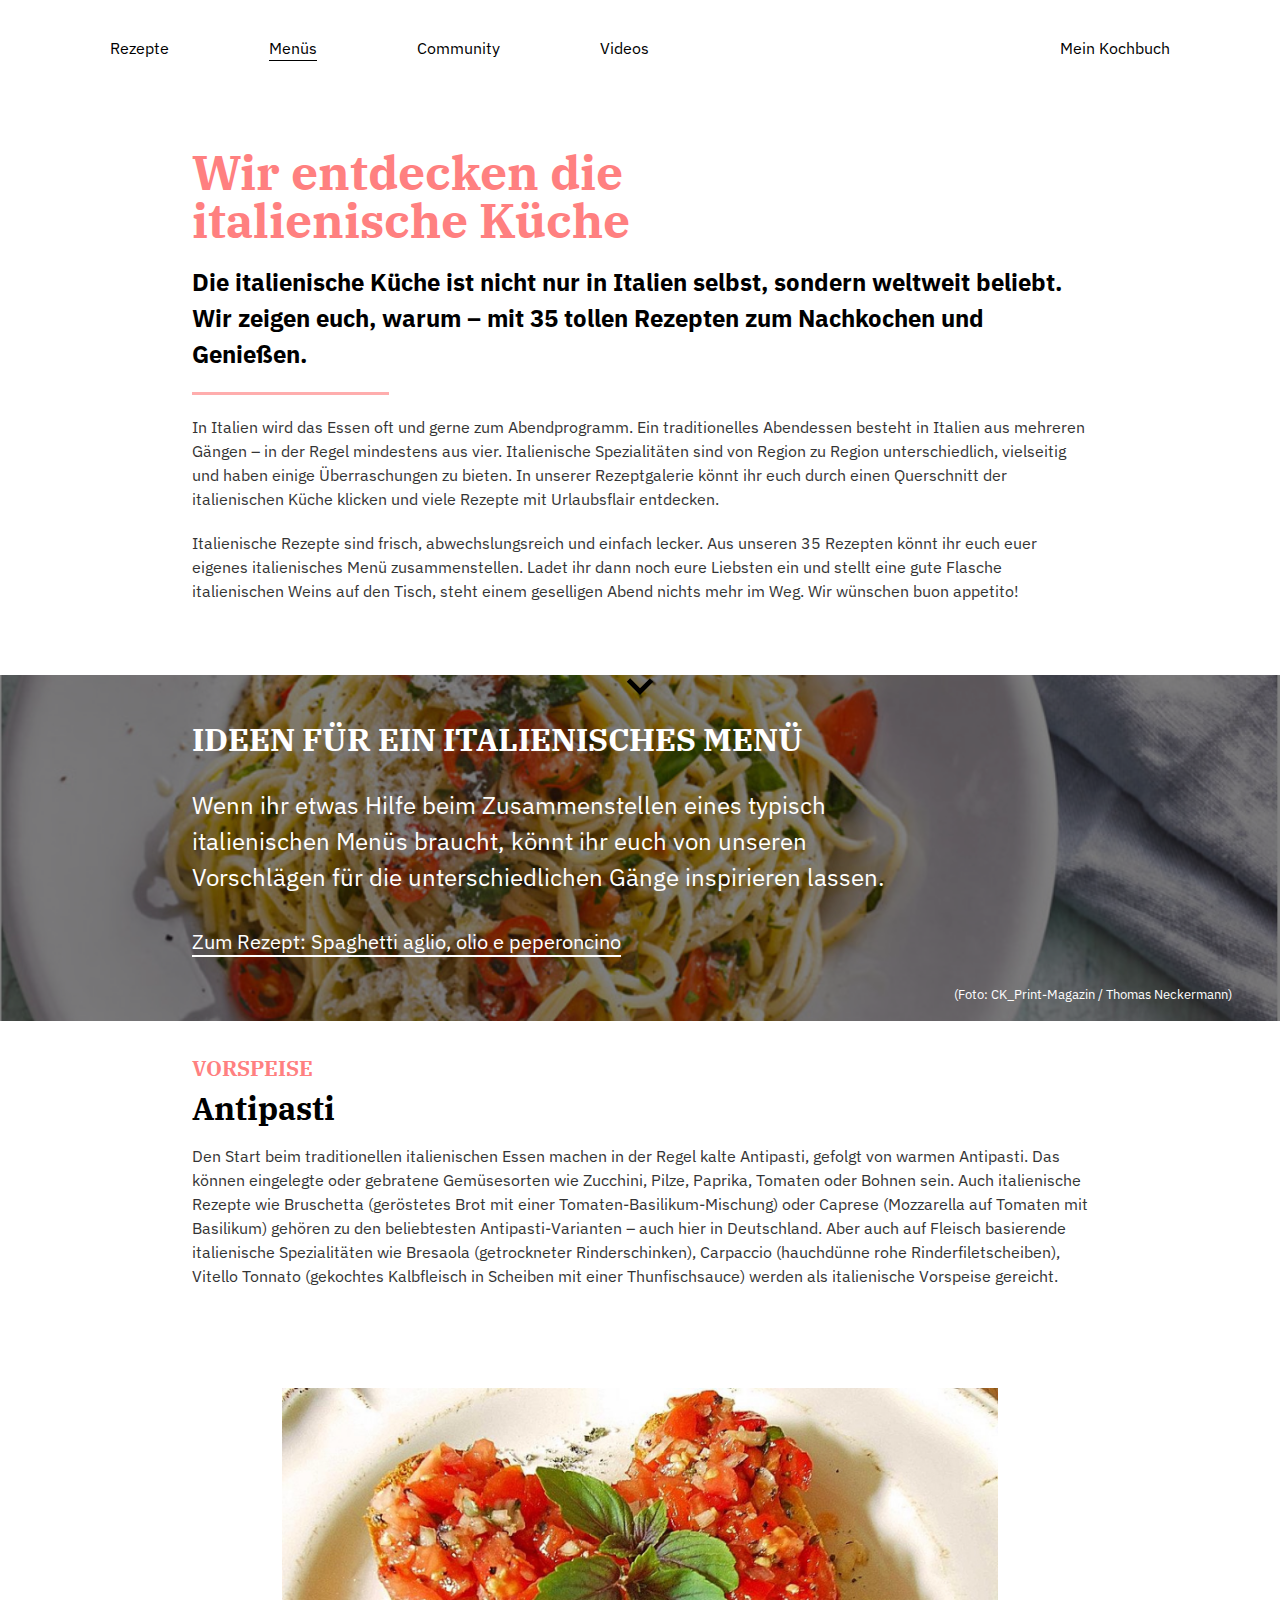
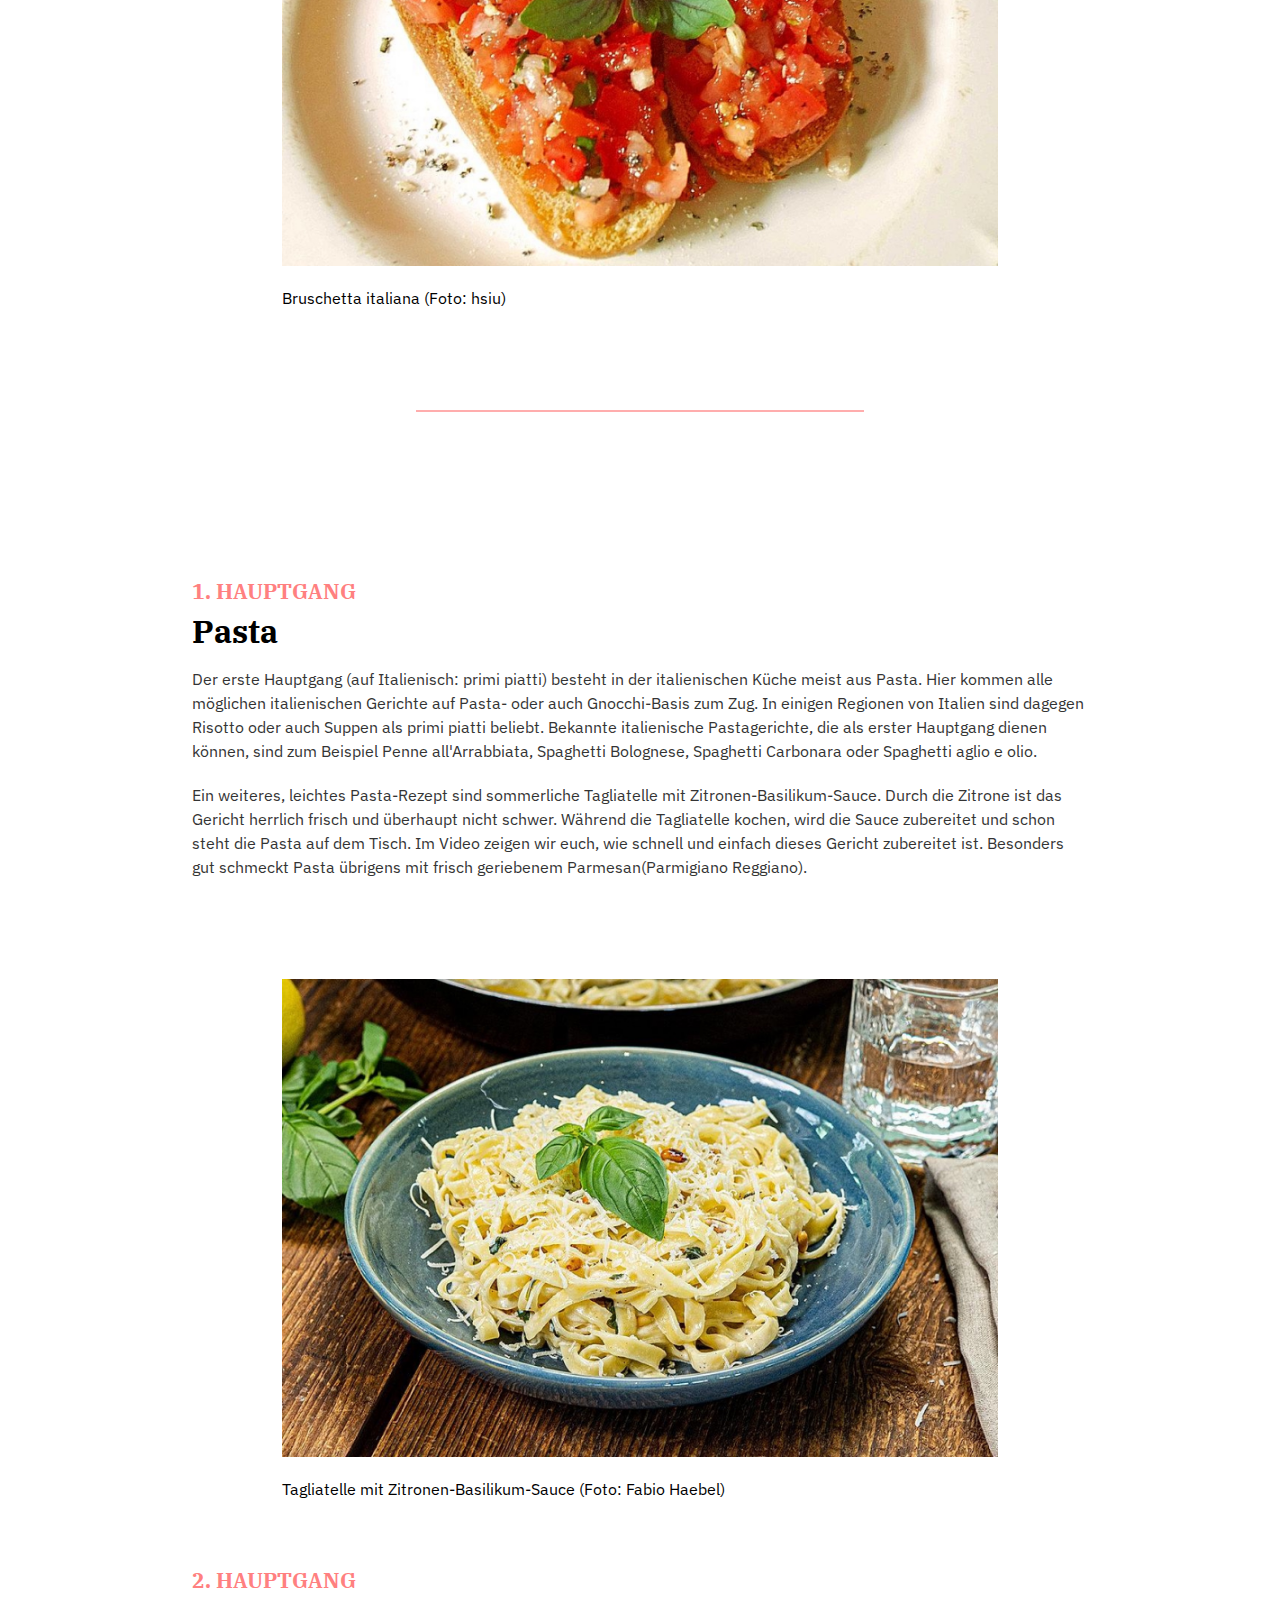
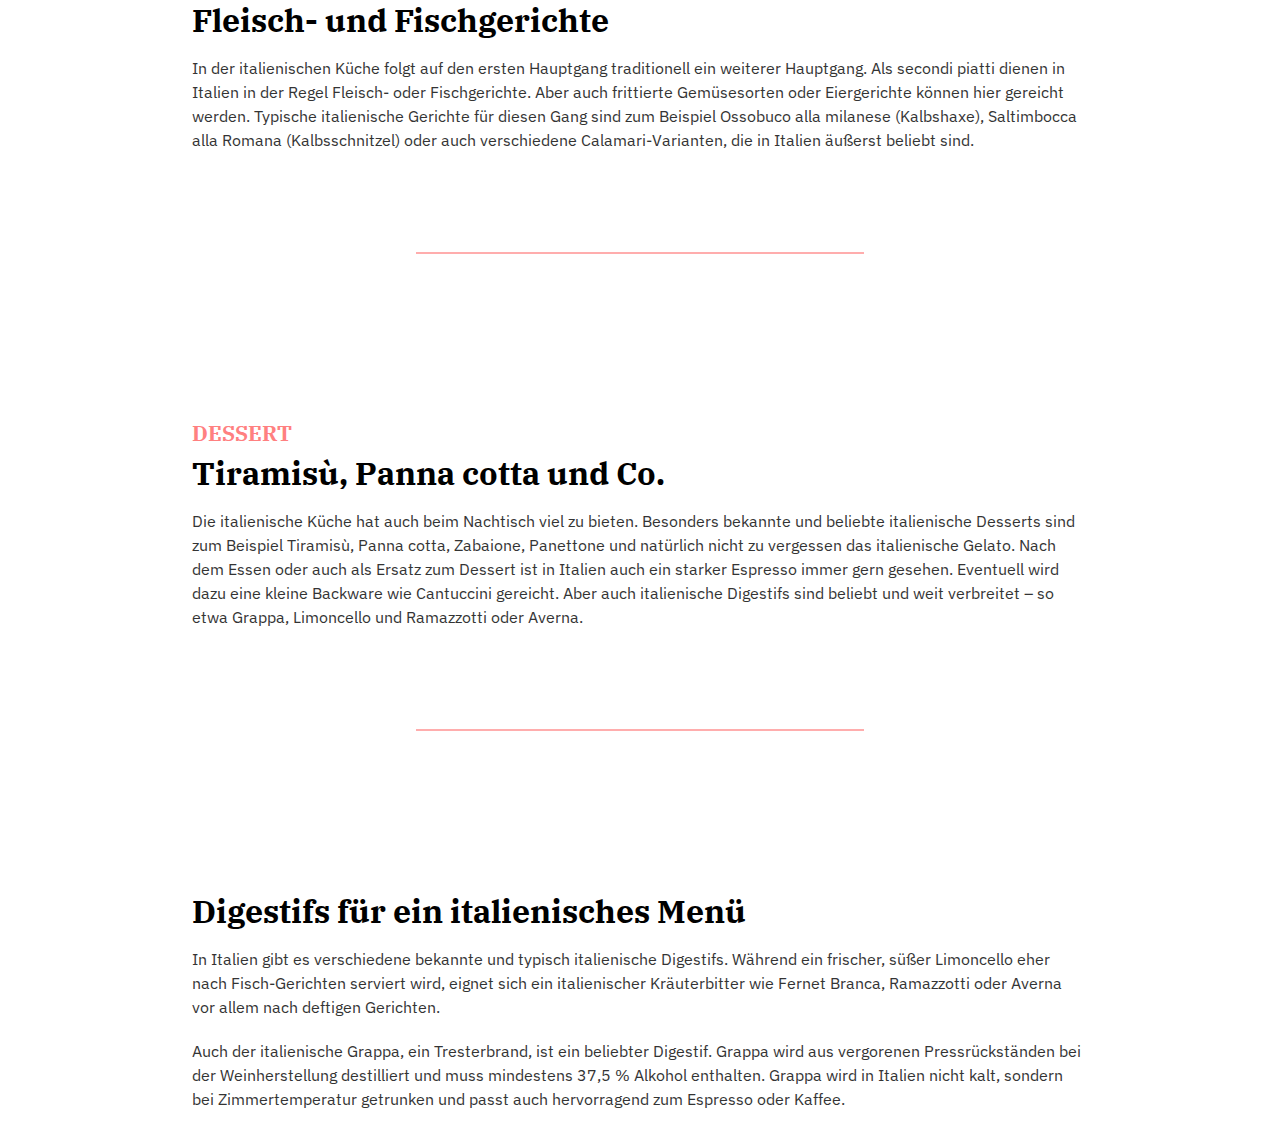
==== index.html @ 1a0b930d "Initial commit" ====
<!DOCTYPE html>
<html lang="de">

<head>
  <meta charset="UTF-8">
  <meta http-equiv="X-UA-Compatible" content="IE=edge">
  <meta name="viewport" content="width=device-width, initial-scale=1.0">
  <title>Übersicht</title>

  <link rel="stylesheet" href="/styles/reset.css">
  <link rel="stylesheet" href="/styles/variables.css">
  <link rel="stylesheet" href="/styles/base.css">
  <link rel="stylesheet" href="/styles/components.css">
  <link rel="stylesheet" href="/styles/index.css">
</head>

<body>

  <header class="navbar">
    <nav>
      <ul>
        <li><a href="/recipes/spaghetti-aglio-olio-e-peperoncino.html">Rezepte</a></li>
        <li><a class="is-active" href="/index.html">Menüs</a></li>
        <li><a href="#">Community</a></li>
        <li><a href="#">Videos</a></li>
        <li><a href="#">Mein Kochbuch</a></li>
      </ul>
    </nav>
  </header>

  <main>
    <article class="catcher">
      <h1>Wir entdecken die italienische Küche</h1>

      <h2 class="subheader">
        Die italienische Küche ist nicht nur in Italien selbst, sondern
        weltweit beliebt. Wir zeigen euch, warum – mit 35 tollen Rezepten zum
        Nachkochen und Genießen.
      </h2>

      <hr>

      <p>
        In Italien wird das Essen oft und gerne zum Abendprogramm. Ein
        traditionelles Abendessen besteht in Italien aus mehreren Gängen – in
        der Regel mindestens aus vier. Italienische Spezialitäten sind von
        Region zu Region unterschiedlich, vielseitig und haben einige
        Überraschungen zu bieten. In unserer Rezeptgalerie könnt ihr euch
        durch einen Querschnitt der italienischen Küche klicken und viele
        Rezepte mit Urlaubsflair entdecken.
      </p>

      <p>
        Italienische Rezepte sind frisch, abwechslungsreich und einfach
        lecker. Aus unseren 35 Rezepten könnt ihr euch euer eigenes
        italienisches Menü zusammenstellen. Ladet ihr dann noch eure Liebsten
        ein und stellt eine gute Flasche italienischen Weins auf den Tisch,
        steht einem geselligen Abend nichts mehr im Weg. Wir wünschen buon
        appetito!
      </p>

      <p>
        <a href="#antipasti">
        <svg xmlns="http://www.w3.org/2000/svg" viewBox="0 -960 960 960" width="48">
          <path d="M480-322 216-586l67-67 197 198 197-197 67 67-264 263Z" />
        </svg>
        </a>
      </p>
    </article>

    <section class="hero">
      <figure>
        <img src="images/header.jpg" alt="Bild von Spaghetti">
        <figcaption>(Foto: CK_Print-Magazin / Thomas Neckermann)</figcaption>
      </figure>

      <div class="hero-content">
        <h2>Ideen für ein italienisches Menü</h2>
        <p>
          Wenn ihr etwas Hilfe beim Zusammenstellen eines typisch italienischen
          Menüs braucht, könnt ihr euch von unseren Vorschlägen für die
          unterschiedlichen Gänge inspirieren lassen.
          <a href="#">Zum Rezept: Spaghetti aglio, olio e peperoncino</a>
        </p>
      </div>

    </section>

    <section id="antipasti">
      <h2>Vorspeise</h2>
      <h3>Antipasti</h3>

      <p>
        Den Start beim traditionellen italienischen Essen machen in der Regel
        kalte Antipasti, gefolgt von warmen Antipasti. Das können eingelegte
        oder gebratene Gemüsesorten wie Zucchini, Pilze, Paprika, Tomaten oder
        Bohnen sein. Auch italienische Rezepte wie Bruschetta (geröstetes Brot
        mit einer Tomaten-Basilikum-Mischung) oder Caprese (Mozzarella auf
        Tomaten mit Basilikum) gehören zu den beliebtesten Antipasti-Varianten
        – auch hier in Deutschland. Aber auch auf Fleisch basierende
        italienische Spezialitäten wie Bresaola (getrockneter Rinderschinken),
        Carpaccio (hauchdünne rohe Rinderfiletscheiben), Vitello Tonnato
        (gekochtes Kalbfleisch in Scheiben mit einer Thunfischsauce) werden
        als italienische Vorspeise gereicht.
      </p>

      <figure>
        <img src="/images/bruschetta-italiana.jpg" alt="Bild von Bruschetta Italiana">
        <figcaption>Bruschetta italiana (Foto: hsiu)</figcaption>
      </figure>

      <hr>
    </section>

    <section>
      <h2>1. Hauptgang</h2>
      <h3>Pasta</h3>

      <p>
        Der erste Hauptgang (auf Italienisch: primi piatti) besteht in der
        italienischen Küche meist aus Pasta. Hier kommen alle möglichen
        italienischen Gerichte auf Pasta- oder auch Gnocchi-Basis zum Zug. In
        einigen Regionen von Italien sind dagegen Risotto oder auch Suppen als
        primi piatti beliebt. Bekannte italienische Pastagerichte, die als
        erster Hauptgang dienen können, sind zum Beispiel Penne
        all'Arrabbiata, Spaghetti Bolognese, Spaghetti Carbonara oder
        Spaghetti aglio e olio.
      </p>

      <p>
        Ein weiteres, leichtes Pasta-Rezept sind sommerliche Tagliatelle mit
        Zitronen-Basilikum-Sauce. Durch die Zitrone ist das Gericht herrlich
        frisch und überhaupt nicht schwer. Während die Tagliatelle kochen,
        wird die Sauce zubereitet und schon steht die Pasta auf dem Tisch. Im
        Video zeigen wir euch, wie schnell und einfach dieses Gericht
        zubereitet ist. Besonders gut schmeckt Pasta übrigens mit frisch
        geriebenem Parmesan(Parmigiano Reggiano).
      </p>

      <figure>
        <img src="images/tagliatelle-mit-zitronen-basilikum-sauce.jpg" alt="Bild von Tagliatelle">
        <figcaption>Tagliatelle mit Zitronen-Basilikum-Sauce (Foto: Fabio Haebel)</figcaption>
      </figure>
    </section>

    <section>
      <h2>2. Hauptgang</h2>
      <h3>Fleisch- und Fischgerichte</h3>

      <p>
        In der italienischen Küche folgt auf den ersten Hauptgang traditionell
        ein weiterer Hauptgang. Als secondi piatti dienen in Italien in der
        Regel Fleisch- oder Fischgerichte. Aber auch frittierte Gemüsesorten
        oder Eiergerichte können hier gereicht werden. Typische italienische
        Gerichte für diesen Gang sind zum Beispiel Ossobuco alla milanese
        (Kalbshaxe), Saltimbocca alla Romana (Kalbsschnitzel) oder auch
        verschiedene Calamari-Varianten, die in Italien äußerst beliebt sind.
      </p>

      <hr>
    </section>

    <section>
      <h2>Dessert</h2>
      <h3>Tiramisù, Panna cotta und Co.</h3>

      <p>
        Die italienische Küche hat auch beim Nachtisch viel zu bieten.
        Besonders bekannte und beliebte italienische Desserts sind zum
        Beispiel Tiramisù, Panna cotta, Zabaione, Panettone und natürlich
        nicht zu vergessen das italienische Gelato. Nach dem Essen oder auch
        als Ersatz zum Dessert ist in Italien auch ein starker Espresso immer
        gern gesehen. Eventuell wird dazu eine kleine Backware wie Cantuccini
        gereicht. Aber auch italienische Digestifs sind beliebt und weit
        verbreitet – so etwa Grappa, Limoncello und Ramazzotti oder Averna.
      </p>

      <hr>
    </section>

    <section>
      <h3>Digestifs für ein italienisches Menü</h3>

      <p>
        In Italien gibt es verschiedene bekannte und typisch italienische
        Digestifs. Während ein frischer, süßer Limoncello eher nach
        Fisch-Gerichten serviert wird, eignet sich ein italienischer
        Kräuterbitter wie Fernet Branca, Ramazzotti oder Averna vor allem nach
        deftigen Gerichten.
      </p>

      <p>
        Auch der italienische Grappa, ein Tresterbrand, ist ein beliebter
        Digestif. Grappa wird aus vergorenen Pressrückständen bei der
        Weinherstellung destilliert und muss mindestens 37,5 % Alkohol
        enthalten. Grappa wird in Italien nicht kalt, sondern bei
        Zimmertemperatur getrunken und passt auch hervorragend zum Espresso
        oder Kaffee.
      </p>
    </section>
  </main>
</body>

</html>
---- styles/variables.css ----
@import url("https://fonts.googleapis.com/css2?family=IBM+Plex+Sans:wght@400;700&display=swap");
@import url("https://fonts.googleapis.com/css2?family=IBM+Plex+Serif:wght@400;500;700&display=swap");

:root {
    --base-size: 1rem;

    /* Sizes */
    --xs: calc(0.5 * var(--base-size));
    --s: calc(1 * var(--base-size));
    --m: calc(1.5 * var(--base-size));
    --l: calc(2 * var(--base-size));
    --xl: calc(3 * var(--base-size));
    --xxl: calc(4 * var(--base-size));
    --xxxl: calc(5 * var(--base-size));
    --max-width-content: calc(60 * var(--s));

    /* Colors */
    --primary: #000;
    --primary-lighter: #343434;
    --secondary: #fff;
    --accent: #ff8080;
    --accent-lighter: #ffadad;
    --accent-lightest: #fdd0d0;
    --light: hsl(0deg 0% 80% / 100%);
    --lighter: hsl(0deg 0% 90% / 100%);
    --lightest: hsl(0deg 0% 100% / 100%);    

    /* Font Family */
    --font-family-sans: "IBM Plex Sans", sans-serif;
    --font-family-serif: "IBM Plex Serif", serif;

    /* Spacing */
    --spacing-padding: 110px;
    --spacing-margin-large: 100px;
    --spacing-margin-medium: 20px;

    /* Font Sizes */
    --font-size-base: var(--s);
    --font-size-heading1: var(--xl);
    --font-size-heading2: var(--m);
    --font-size-paragraph: var(--s);

    /* Font Weights */
    --font-weight-normal: 400;
    --font-weight-bold: 700;

    /* Figure */
    --figure-margin-top: var(--spacing-margin-large);

    /* Article */
    --article-margin-bottom: var(--spacing-margin-large);

    /* Misc */
    --lh-heading: 100%;
}
---- styles/base.css ----
html,
body {
    font-family: var(--font-family-sans);
    font-size: var(--font-size-base);
}

nav a {
    color: var(--primary);
}


h1 {
    max-width: var(--max-width-content);
    color: var(--accent);
    font-family: var(--font-family-serif);
    font-size: var(--font-size-heading1);
    font-weight: var(--font-weight-bold);
    line-height: var(--lh-heading);
    text-wrap: balance;
}

h2 {
    margin-bottom: var(--l);
    font-size: var(--font-size-heading2);
    font-weight: var(--font-weight-bold);
    line-height: var(--lh-normal);
}

h3{
    line-height: var(--lh-heading);
}

h2 + h3{
    margin-top: calc(var(--m) * -1);
}

hr {
    border: none;
    border-top: 2px solid #d9d9d9;
    margin: var(--spacing-margin-large) 0;
}

p {
    margin: var(--spacing-margin-medium) 0 0;
    color: var(--primary-lighter);
    font-size: var(--font-size-paragraph);
    font-weight: var(--font-weight-normal);
    line-height: 1.5;
}

figure {
    margin: var(--figure-margin-top) 0 0;
}

img {
    width: 100%;
}

figcaption {
    margin: var(--spacing-margin-medium) 0 0;
}

ol {
    padding: 0 0 0 var(--spacing-margin-medium);
}

main > article:not(.hero),
main > div,
main > section:not(.hero){
    max-width: var(--max-width-content);
    padding: var(--l);
    margin: auto;
}

/* stylelint-disable-next-line no-descending-specificity */
article {
    margin: 0 0 var(--article-margin-bottom);
}

article a {
    display: inline-block;
    margin: var(--spacing-margin-medium) 0 0;
    color: var(--primary);
    text-decoration: none;
}

section h2,
article:not([class]) h2
 {
    color: var(--accent);
    font-family: var(--font-family-serif);
    font-size: 1.3rem;
    text-transform: uppercase;
}

article:not([class]) h3,
section:not([class]) h3 {
    font-family: var(--font-family-serif);
    font-size: 2rem;
    font-weight: var(--font-weight-bold);
}

article:not([class]) figure,
section:not([class]) figure {
    width: 80%;
    margin-left: 10%;
}

article:not([class]) hr,
section:not([class]) hr {
    width: 50%;
    border-top: 2px solid var(--accent-lighter);
    margin-left: 25%;
}
---- styles/components.css ----
/* Hero
############################################################################ */

.hero {
    position: relative;
    display: flex;
    overflow: hidden;
    width: 100vw;
    flex-direction: column;
    align-items: center;
    justify-content: center;
    color: var(--secondary);
}

.hero figure {
    position: absolute;
    margin: 0;
    inset: 0;
    pointer-events: none;
}

.hero figure img {
    position: absolute;
    z-index: -1;
    top: 0;
    right: 0;
    bottom: 0;
    width: 100%;
    height: 100%;
    filter: brightness(0.5);
    object-fit: cover;
    object-position: center center;

}

.hero figure figcaption {
    position: absolute;
    right: var(--xl);
    bottom: var(--s);
    font-size: smaller;
}

.hero h1 {
    color: var(--lightest);
}

.hero h2 {
    color: var(--lightest);
    font-family: var(--font-family-serif);
    font-size: var(--l);
    font-weight: var(--font-weight-bold);
    line-height: var(--lh-heading);
}

.hero p {
    color: var(--secondary);
    font-size: var(--m);
}

.hero a {
    display: block;
    margin-top: var(--l);
    color: var(--secondary);
    font-size: smaller;
    text-decoration: underline;
    text-underline-offset: 0.4rem;
}

.hero-content{
    max-width: var(--max-width-content);
    padding: var(--xl) var(--l) var(--xxl);
    padding-right: calc(10vw * 1.5);
}

/* Subheader
############################################################################ */

.subheader {
    font-size: 1.5rem;
    font-weight: var(--font-weight-bold);
}


/* Catcher
############################################################################ */

.catcher {
    max-width: var(--max-width-content);
    padding: var(--l);
}

.catcher * {
    margin: var(--spacing-margin-medium) 0 0;
}

.catcher h1{
    max-width: 90%;
}

.catcher p:last-child {
    display: flex;
    width: 100%;
    align-items: center;
}

.catcher p:last-child svg {
    position: absolute;
    left: 50%;
    transform: translateX(-50%);
}

.catcher hr {
    width: 22%;
    border-top: 3px solid var(--accent-lighter);
}


/* Ingredients
############################################################################ */

.ingredients table {
    width: 100%;
    border: 1px solid var(--accent);
    border-collapse: collapse;
}

.ingredients th,
.ingredients td {
    padding: 8px;
    border-right: 1px solid var(--accent);
    border-bottom: 1px solid var(--accent);
    text-align: left;
}

.ingredients td {
    padding-right: 6rem;
}

.ingredients td:last-child {
    border-right: none;
}

/* Nutritional Values
############################################################################ */

.nutritional-values{
    width: 100%;
    text-align: center;
}

.nutritional-values dl {
    margin: 20px 0 0;
}

.nutritional-values dt {
    margin: 20px 0 0;
    font-size: 1.2rem;
}

.nutritional-values dd {
    color: var(--accent);
    font-family: "IBM Plex Serif", serif;
    font-size: 1.5rem;
    font-weight: var(--font-weight-bold);
}


/* Navbar (Main Navigation)
############################################################################ */

.navbar {
    position: sticky;
    z-index: 1;
    top: 0;
    width: 100%;
    padding: var(--spacing-margin-medium) var(--spacing-padding);
    background: var(--secondary);
}

.navbar ul {
    display: flex;
    width: 100%;
    justify-content: space-between;
    padding: 0;
    list-style: none;
}

.navbar ul li a {
    text-decoration: none;
}

.navbar ul li:not(:last-child) {
    margin-right: var(--spacing-margin-large);
}

.navbar ul li:last-child {
    margin-right: 0;
    margin-left: auto;
}

/* navbar link highlight */
.navbar a.is-active {
    text-decoration: underline;
    text-underline-offset: 0.4rem;
}

/* Intern Nav (Page Navigation)
############################################################################ */

.intern-nav {
    position: fixed;
    z-index: 1;
    right: 0;
    margin-top: 0;
    background-color: var(--accent-lightest);
}

.intern-nav ul {
    padding: 1rem;
    list-style: none;
}

/* stylelint-disable-next-line no-descending-specificity */
.intern-nav ul li {
    margin-right: 0;
}

.intern-nav ul li a {
    text-decoration: none;
}

.intern-nav ul li a[data-state="active"] {
    text-decoration: underline;
    text-underline-offset: 0.2rem;}



/* Quantiy Selector
############################################################################ */

.quantity-selector-head{
    max-width: var(--max-width-content);
    color: var(--darkest);
    font-family: var(--font-family-sans-serif);
}

.quantity-selector-head .highlighted {
    padding: 0.2rem 0.7rem;
    border-radius: 1rem;
    margin: 0 0.5rem;
    background-color: var(--accent-lighter);
    font-weight: var(--font-weight-bold);
}


/* Form
############################################################################ */

form {
    display: flex;
    width: fit-content;
    flex-direction: column;
}

form input {
    padding: var(--s) var(--m);
    margin-bottom: var(--l);
    
}

.form-container {
    display: flex;
    flex-direction: row;
    gap: var(--m);
}

form button {
    padding: var(--s) var(--xl);
    border: none;
    border-radius: 0;
    background: #d9d9d9;
    outline: none;
}

.form-container button:last-child{
    background-color: var(--accent-lighter);
}

.form-container .input-container {
    display: flex;
    flex-direction: column;
}

textarea {
    width: 100%;
    height: 10rem;
    padding: var(--s) var(--m);
}

label[for="data"] {
    display: flex;
    align-items: center;
}

form input[type="checkbox"] {
    width: 2rem;
    height: 2rem;
    margin-top: 2rem;
    margin-right: 2rem;
}

.invalid {
    border: 2px solid red;
}

.invalid-label {
    color: red;
}


/* Comments
############################################################################ */

.comments {
    max-width: var(--max-width-content);
    padding: var(--l);
}

.comments h3{
    margin-top: var(--xl);
    margin-bottom: var(--l);
}

/* stylelint-disable-next-line no-descending-specificity */
.comment-user-info p {
    margin: 0 0 0 1.5rem;
}

.comment p:last-child {
    width: 100%;
}

/* stylelint-disable-next-line no-descending-specificity */
.comment img {
    width: 3rem;
    height: 3rem;
}

.comment-user-info {
    display: flex;
    flex-direction: row;
    align-items: center;
    justify-content: space-between;
}

/* Steps
############################################################################ */

.steps{
    padding: 0;
    counter-reset: step-count;
}

/* stylelint-disable-next-line no-descending-specificity */
.steps > li{
    display: block;
    padding-bottom: var(--xl);
    counter-increment: step-count;
}

.steps > li.is-text-only{
    display: flex;
    justify-content: center;
}

.steps > li.is-text-only p{
    max-width: calc(var(--max-content-width) * 0.5);
}

.steps > li figure{
    display: flex;
    width: auto;
    align-items: center;
    margin: 0;
    gap: var(--m);
}

.steps > li figure > *{
    flex-basis: 50%;
    flex-grow: 1;
}

.steps .is-reversed{
    flex-direction: row-reverse;
}

.steps .has-counter{
    position: relative;
    padding-top: 0;
    margin-left: var(--xl);
}

.steps .has-counter::before {
    position: absolute;
    left: calc(var(--xl) * -1);
    color: var(--accent);
    content: counter(step-count);
    font-size: var(--xl);
    font-weight: bold;
    line-height: var(--xl);
}
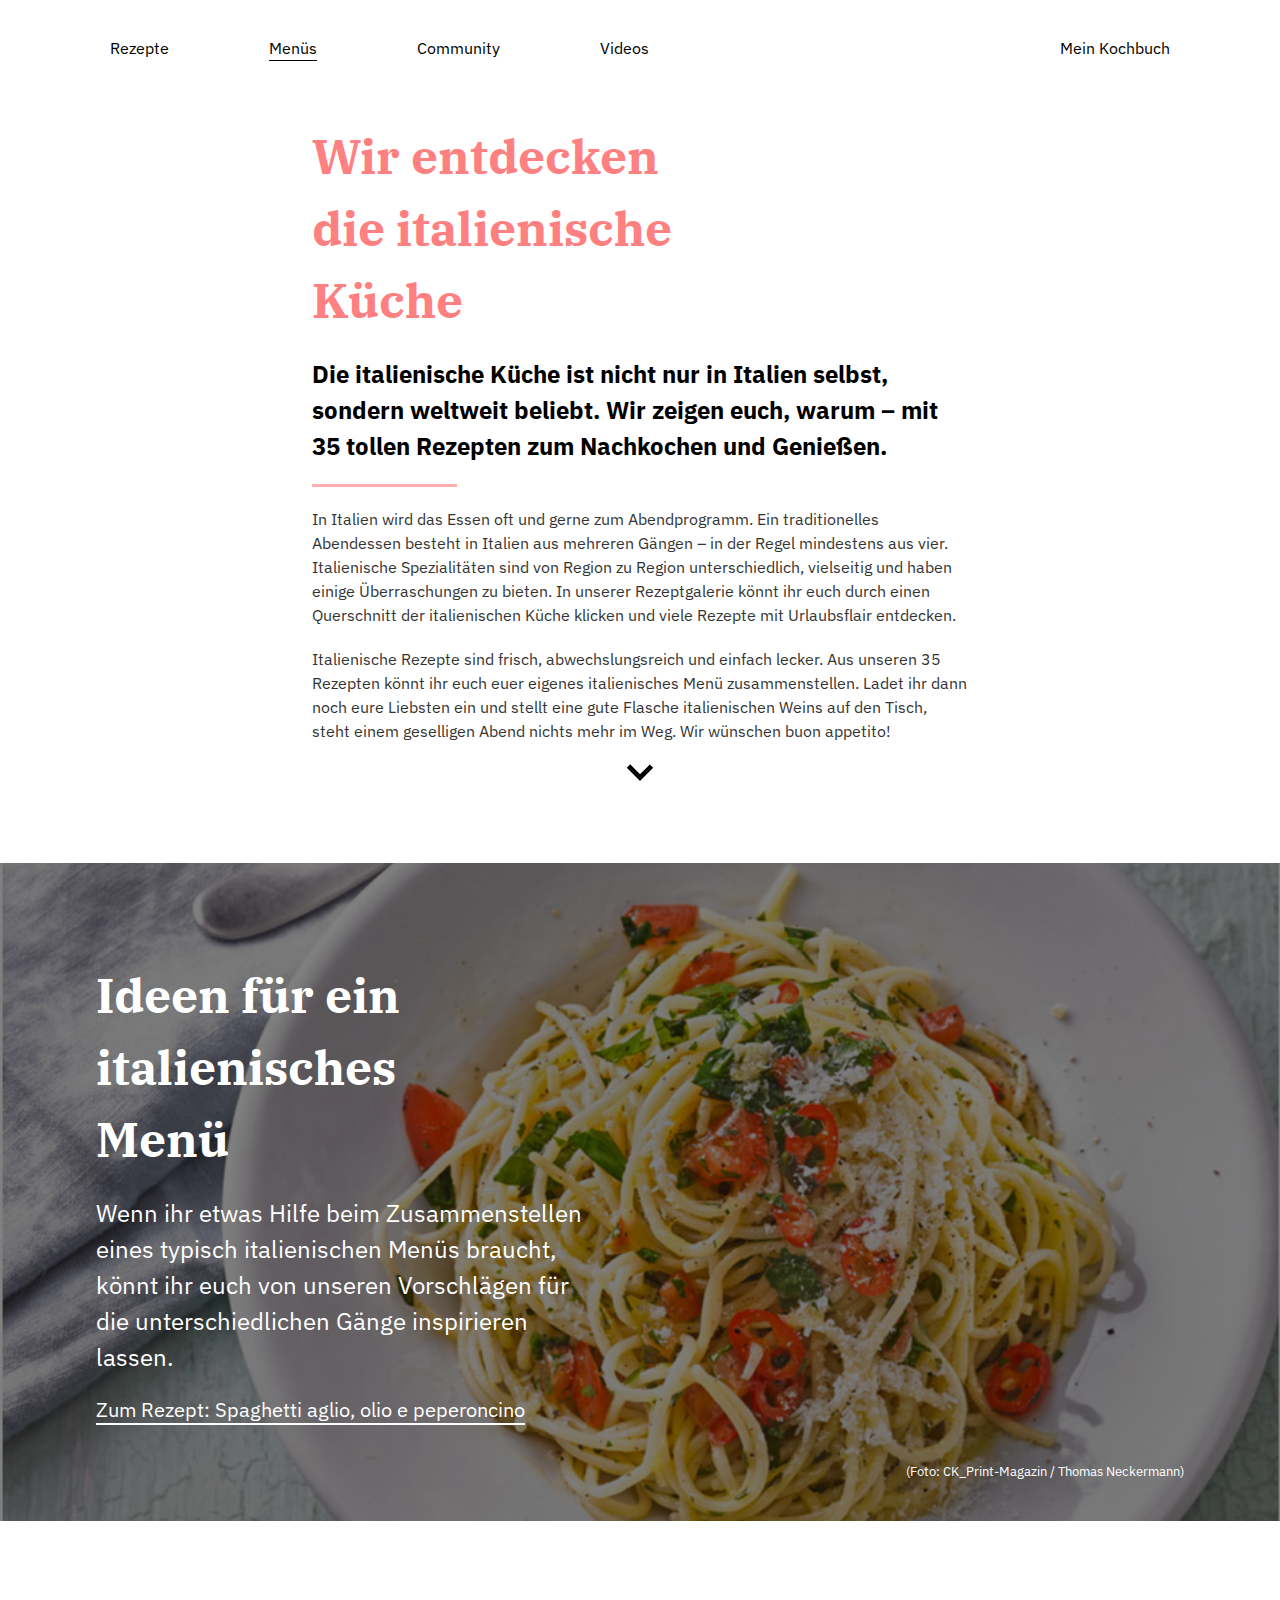
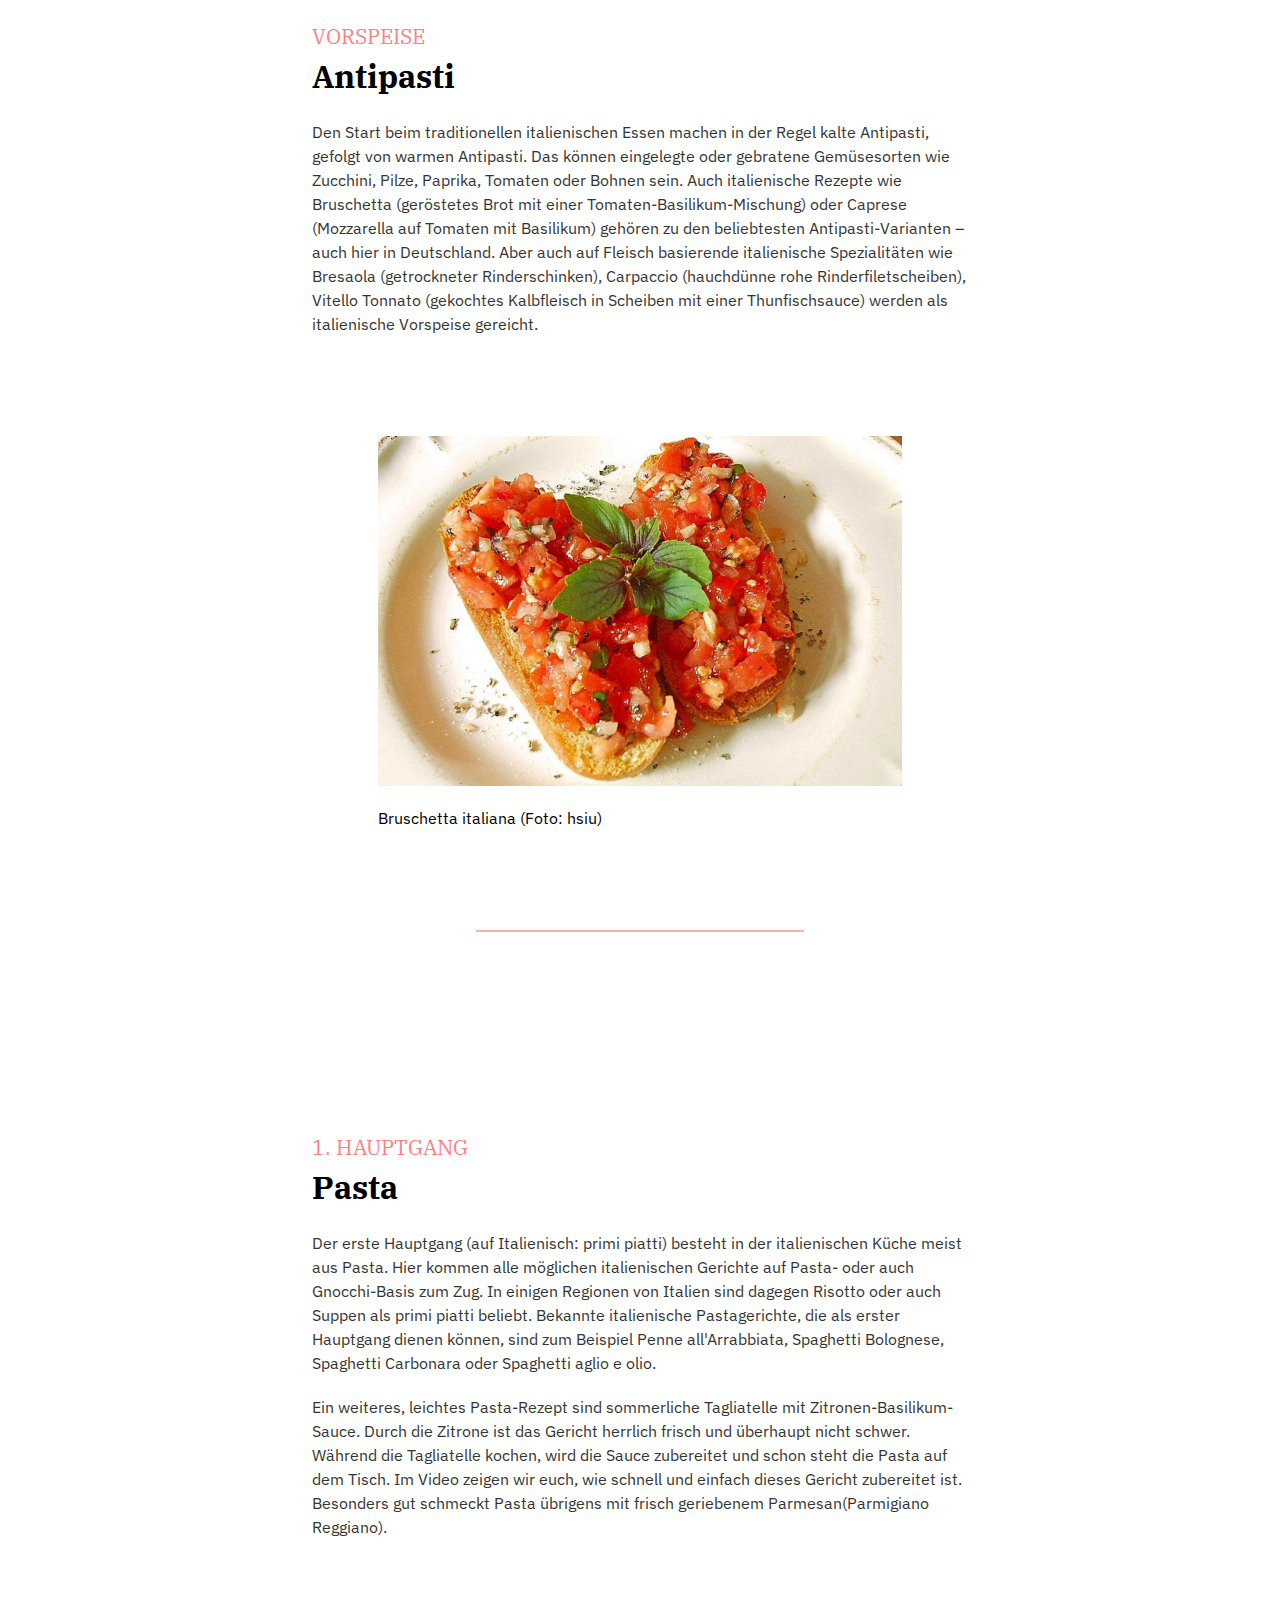
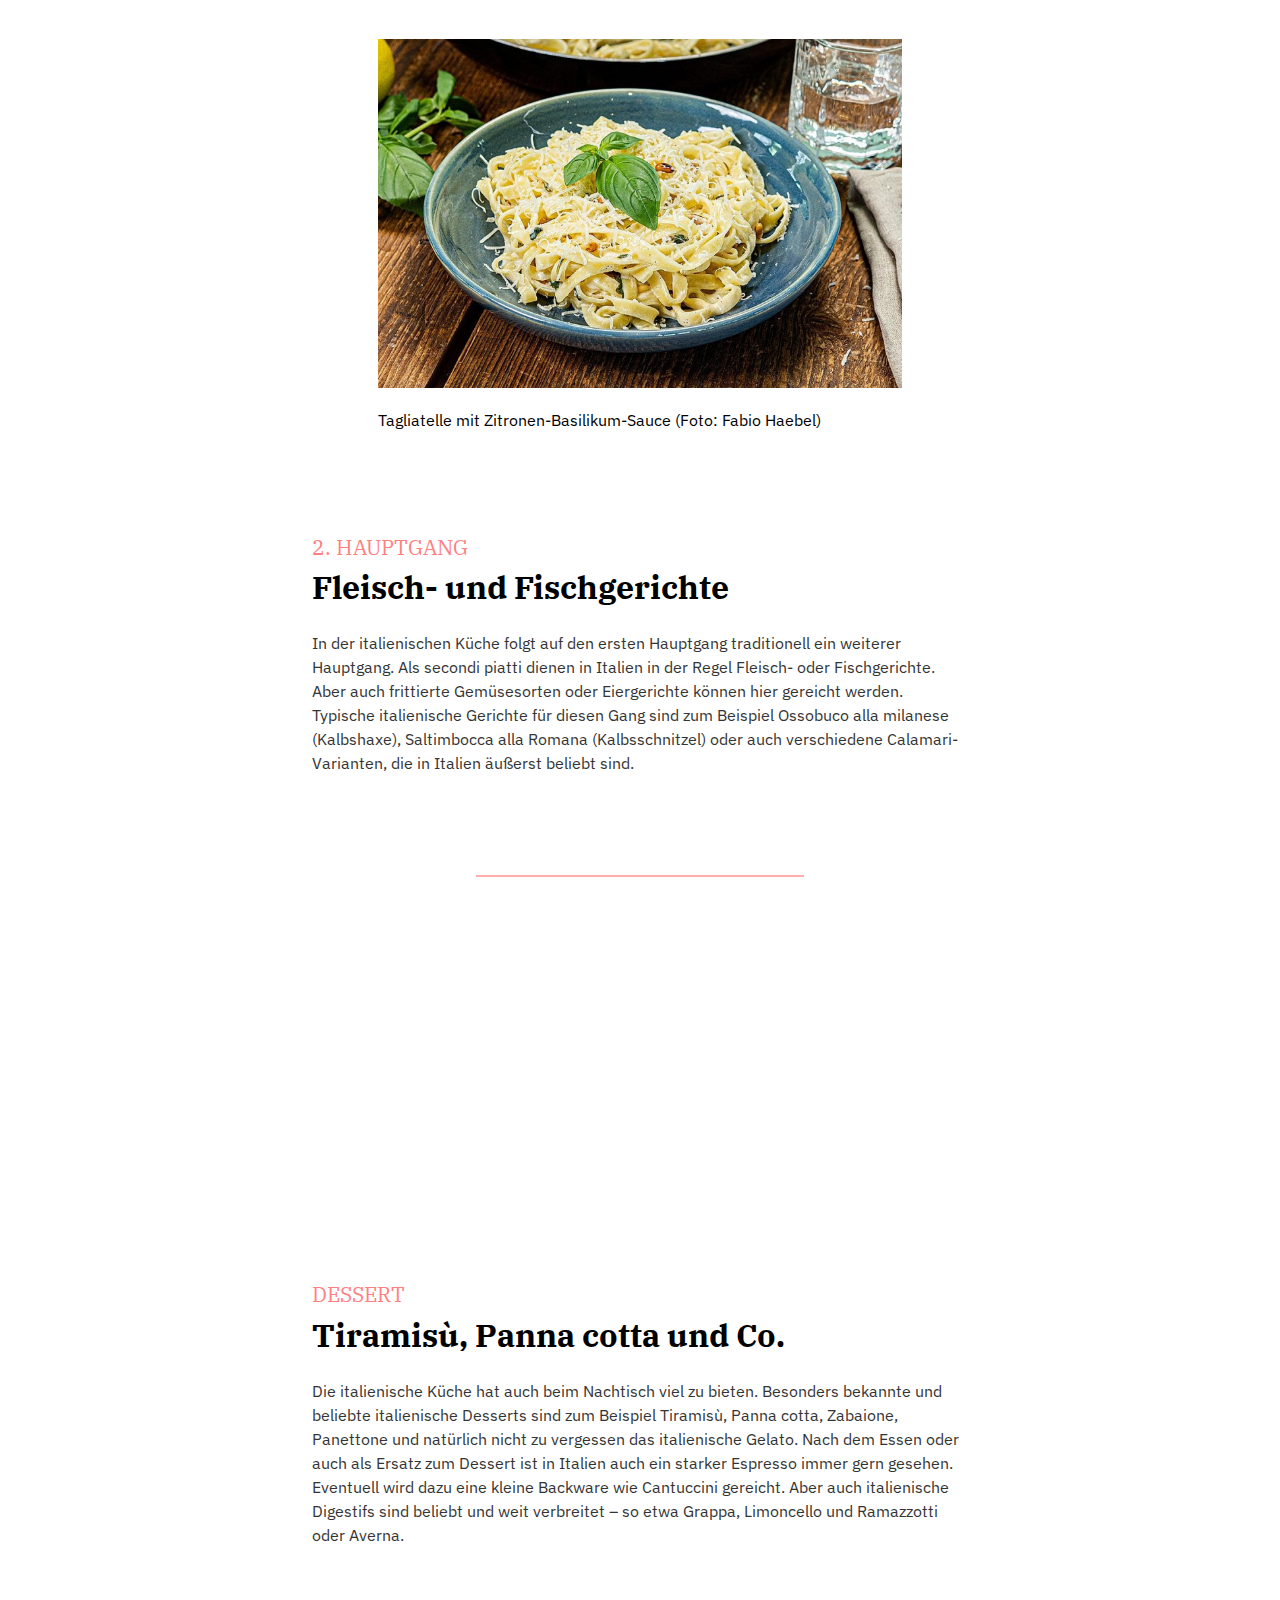
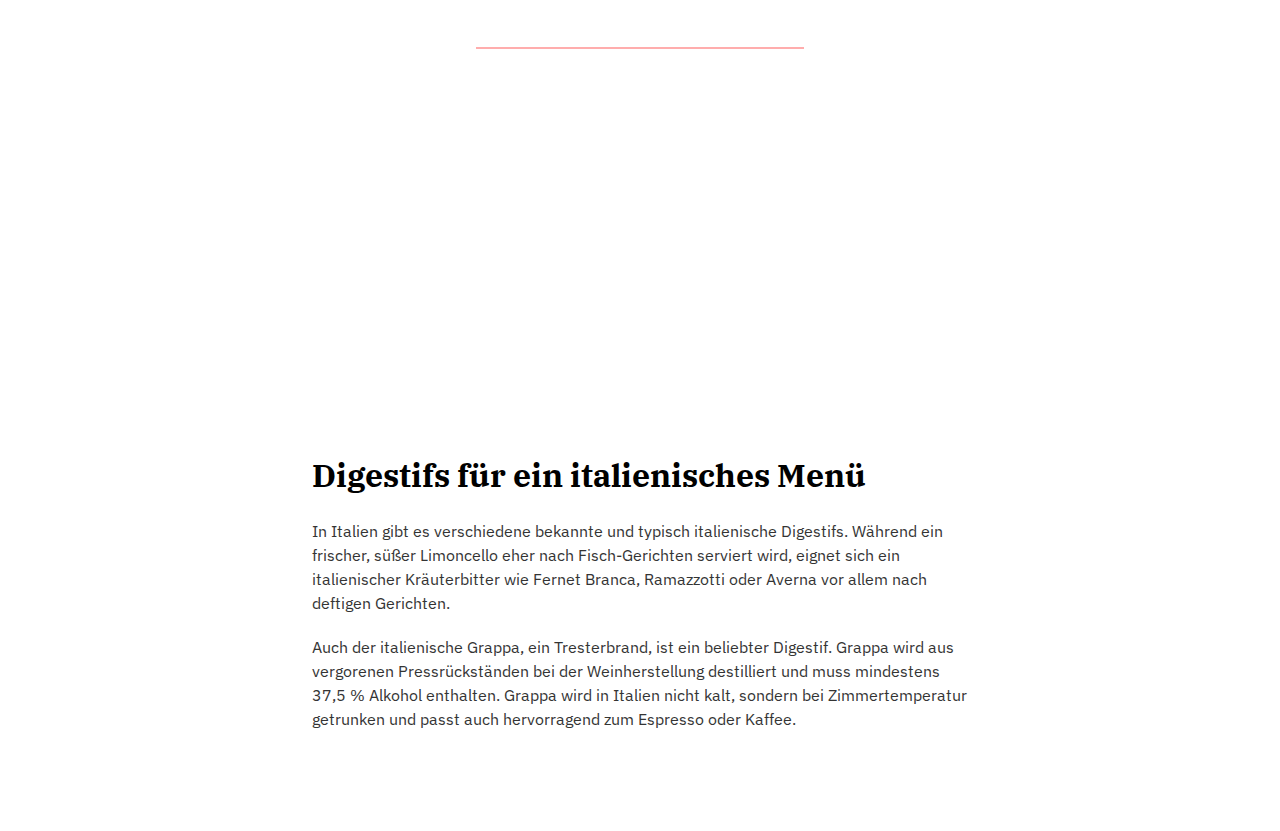
==== commit 90427116: "Initialize quantity-selector" ====
--- a/index.html
+++ b/index.html
@@ -8,19 +8,17 @@
   <title>Übersicht</title>
 
   <link rel="stylesheet" href="/styles/reset.css">
-  <link rel="stylesheet" href="/styles/variables.css">
-  <link rel="stylesheet" href="/styles/base.css">
-  <link rel="stylesheet" href="/styles/components.css">
+  <link rel="stylesheet" href="/styles/style.css">
   <link rel="stylesheet" href="/styles/index.css">
 </head>
 
 <body>
 
-  <header class="navbar">
-    <nav>
+  <header>
+    <nav class="navbar">
       <ul>
         <li><a href="/recipes/spaghetti-aglio-olio-e-peperoncino.html">Rezepte</a></li>
-        <li><a class="is-active" href="/index.html">Menüs</a></li>
+        <li><a href="/index.html">Menüs</a></li>
         <li><a href="#">Community</a></li>
         <li><a href="#">Videos</a></li>
         <li><a href="#">Mein Kochbuch</a></li>
@@ -60,33 +58,29 @@
       </p>
 
       <p>
-        <a href="#antipasti">
-        <svg xmlns="http://www.w3.org/2000/svg" viewBox="0 -960 960 960" width="48">
-          <path d="M480-322 216-586l67-67 197 198 197-197 67 67-264 263Z" />
-        </svg>
-        </a>
-      </p>
-    </article>
-
-    <section class="hero">
+        <svg xmlns="http://www.w3.org/2000/svg" viewBox="0 -960 960 960" width="48"><path d="M480-322 216-586l67-67 197 198 197-197 67 67-264 263Z"/></svg>
+      </p>
+    </article>
+
+    <article class="hero">
       <figure>
         <img src="images/header.jpg" alt="Bild von Spaghetti">
         <figcaption>(Foto: CK_Print-Magazin / Thomas Neckermann)</figcaption>
       </figure>
 
-      <div class="hero-content">
-        <h2>Ideen für ein italienisches Menü</h2>
-        <p>
-          Wenn ihr etwas Hilfe beim Zusammenstellen eines typisch italienischen
-          Menüs braucht, könnt ihr euch von unseren Vorschlägen für die
-          unterschiedlichen Gänge inspirieren lassen.
-          <a href="#">Zum Rezept: Spaghetti aglio, olio e peperoncino</a>
-        </p>
-      </div>
-
-    </section>
-
-    <section id="antipasti">
+      <h2>Ideen für ein italienisches Menü</h2>
+
+      <p>
+        Wenn ihr etwas Hilfe beim Zusammenstellen eines typisch italienischen
+        Menüs braucht, könnt ihr euch von unseren Vorschlägen für die
+        unterschiedlichen Gänge inspirieren lassen.
+      </p>
+
+      <a href="#">Zum Rezept: Spaghetti aglio, olio e peperoncino</a>
+
+    </article>
+
+    <article>
       <h2>Vorspeise</h2>
       <h3>Antipasti</h3>
 
@@ -110,9 +104,9 @@
       </figure>
 
       <hr>
-    </section>
-
-    <section>
+    </article>
+
+    <article>
       <h2>1. Hauptgang</h2>
       <h3>Pasta</h3>
 
@@ -141,9 +135,9 @@
         <img src="images/tagliatelle-mit-zitronen-basilikum-sauce.jpg" alt="Bild von Tagliatelle">
         <figcaption>Tagliatelle mit Zitronen-Basilikum-Sauce (Foto: Fabio Haebel)</figcaption>
       </figure>
-    </section>
-
-    <section>
+    </article>
+
+    <article>
       <h2>2. Hauptgang</h2>
       <h3>Fleisch- und Fischgerichte</h3>
 
@@ -158,9 +152,11 @@
       </p>
 
       <hr>
-    </section>
-
-    <section>
+    </article>
+
+    <hr>
+
+    <article>
       <h2>Dessert</h2>
       <h3>Tiramisù, Panna cotta und Co.</h3>
 
@@ -176,9 +172,11 @@
       </p>
 
       <hr>
-    </section>
-
-    <section>
+    </article>
+
+    <hr>
+
+    <article>
       <h3>Digestifs für ein italienisches Menü</h3>
 
       <p>
@@ -197,7 +195,7 @@
         Zimmertemperatur getrunken und passt auch hervorragend zum Espresso
         oder Kaffee.
       </p>
-    </section>
+    </article>
   </main>
 </body>
 
--- a/styles/style.css
+++ b/styles/style.css
@@ -0,0 +1,141 @@
+@import url("https://fonts.googleapis.com/css2?family=IBM+Plex+Sans:wght@400;700&display=swap");
+@import url("https://fonts.googleapis.com/css2?family=IBM+Plex+Serif:wght@400;500;700&display=swap");
+
+:root {
+    /* Colors */
+    --primary: #000;
+    --primary-lighter: #343434;
+    --secondary: #fff;
+    --accent: #ff8080;
+    --accent-lighter: #ffadad;
+    --accent-lightest: #fdd0d0;
+
+    /* Font Family */
+    --font-family-sans: "IBM Plex Sans", sans-serif;
+    --font-family-serif: "IBM Plex Serif", serif;
+
+    /* Spacing */
+    --spacing-padding: 110px;
+    --spacing-margin-large: 100px;
+    --spacing-margin-medium: 20px;
+
+    /* Font Sizes */
+    --font-size-base: 16px;
+    --font-size-heading1: 3rem;
+    --font-size-heading2: 1.5rem;
+    --font-size-paragraph: 1rem;
+
+    /* Font Weights */
+    --font-weight-normal: 400;
+    --font-weight-bold: 700;
+
+    /* Header */
+    --header-margin-top: var(--spacing-margin-large);
+    --header-margin-bottom: var(--spacing-margin-medium);
+
+    /* Figure */
+    --figure-margin-top: var(--spacing-margin-large);
+
+    /* Article */
+    --article-margin-bottom: var(--spacing-margin-large);
+}
+
+html,
+body {
+    padding: 0 var(--spacing-padding);
+    font-family: var(--font-family-sans);
+    font-size: var(--font-size-base);
+}
+
+nav a {
+    color: var(--primary);
+}
+
+header {
+    margin: var(--header-margin-top) 0 var(--header-margin-bottom);
+}
+
+h1 {
+    max-width: 60%;
+    color: var(--accent);
+    font-family: var(--font-family-serif);
+    font-size: var(--font-size-heading1);
+    font-weight: var(--font-weight-bold);
+}
+
+h2 {
+    font-size: var(--font-size-heading2);
+    font-weight: var(--font-weight-bold);
+}
+
+hr {
+    border: none;
+    border-top: 2px solid #d9d9d9;
+    margin: var(--spacing-margin-large) 0;
+}
+
+p {
+    margin: var(--spacing-margin-medium) 0 0;
+    color: var(--primary-lighter);
+    font-size: var(--font-size-paragraph);
+    font-weight: var(--font-weight-normal);
+    line-height: 1.5;
+}
+
+figure {
+    margin: var(--figure-margin-top) 0 0;
+}
+
+img {
+    width: 795px;
+}
+
+figcaption {
+    margin: var(--spacing-margin-medium) 0 0;
+}
+
+article {
+    margin: 0 0 var(--article-margin-bottom);
+}
+
+article a {
+    display: inline-block;
+    margin: var(--spacing-margin-medium) 0 0;
+    color: var(--primary);
+    text-decoration: none;
+}
+
+ol {
+    padding: 0 0 0 var(--spacing-margin-medium);
+}
+
+.navbar {
+    position: fixed;
+    z-index: 1;
+    top: 0;
+    left: 0;
+    width: 100%;
+    padding: var(--spacing-margin-medium) var(--spacing-padding);
+    background: var(--secondary);
+}
+
+.navbar ul {
+    display: flex;
+    width: 100%;
+    justify-content: space-between;
+    padding: 0;
+    list-style: none;
+}
+
+.navbar li a {
+    text-decoration: none;
+}
+
+li:not(:last-child) {
+    margin-right: var(--spacing-margin-large);
+}
+
+.navbar li:last-child {
+    margin-right: 0;
+    margin-left: auto;
+}
--- a/styles/index.css
+++ b/styles/index.css
@@ -0,0 +1,132 @@
+main {
+    display: flex;
+    flex-direction: column;
+    align-items: center;
+}
+
+/* second part */
+.hero {
+    position: relative;
+    display: flex;
+    overflow: hidden;
+    width: 100vw;
+    height: auto;
+    flex-direction: column;
+    justify-content: center;
+    padding: 6rem;
+    color: var(--secondary);
+}
+
+.hero figure {
+    position: absolute;
+    left: 0;
+    display: inline-block;
+    width: 100%;
+    height: 80%;
+    pointer-events: none;
+}
+
+.hero figure img {
+    position: absolute;
+    z-index: -1;
+    top: 50%;
+    left: 50%;
+    width: 100%;
+    filter: brightness(0.5);
+    transform: translate(-50%, -50%) scaleX(-1);
+}
+
+.hero figure figcaption {
+    position: absolute;
+    right: 6rem;
+    bottom: 1.5rem;
+    font-size: 0.8rem;
+}
+
+.hero h2 {
+    width: 40%;
+    font-family: var(--font-family-serif);
+    font-size: 3rem;
+    font-weight: var(--font-weight-bold);
+}
+
+.hero p {
+    width: 45%;
+    color: var(--secondary);
+    font-size: 1.5rem;
+}
+
+.hero a {
+    color: var(--secondary);
+    font-size: 1.25rem;
+    text-decoration: underline;
+    text-underline-offset: 0.4rem;
+}
+
+/* first part */
+.subheader {
+    font-size: 1.5rem;
+    font-weight: var(--font-weight-bold);
+}
+
+.catcher {
+    width: 78%;
+}
+
+.catcher * {
+    margin: var(--spacing-margin-medium) 0 0;
+}
+
+.catcher p:last-child {
+    display: flex;
+    width: 100%;
+    align-items: center;
+}
+
+.catcher p:last-child svg {
+    position: absolute;
+    left: 50%;
+    transform: translateX(-50%);
+}
+
+.catcher hr {
+    width: 22%;
+    border-top: 3px solid var(--accent-lighter);
+}
+
+/* other parts */
+article:not([class]) {
+    width: 78%;
+    height: fit-content;
+}
+
+article:not([class]) h2 {
+    color: var(--accent);
+    font-family: var(--font-family-serif);
+    font-size: 1.3rem;
+    font-weight: var(--font-weight-normal);
+    text-transform: uppercase;
+}
+
+article:not([class]) h3 {
+    font-family: var(--font-family-serif);
+    font-size: 2rem;
+    font-weight: var(--font-weight-bold);
+}
+
+article:not([class]) figure {
+    width: 80%;
+    margin-left: 10%;
+}
+
+article:not([class]) hr {
+    width: 50%;
+    border-top: 2px solid var(--accent-lighter);
+    margin-left: 25%;
+}
+
+/* navbar link highlight */
+.navbar li:nth-child(2) a {
+    text-decoration: underline;
+    text-underline-offset: 0.4rem;
+}
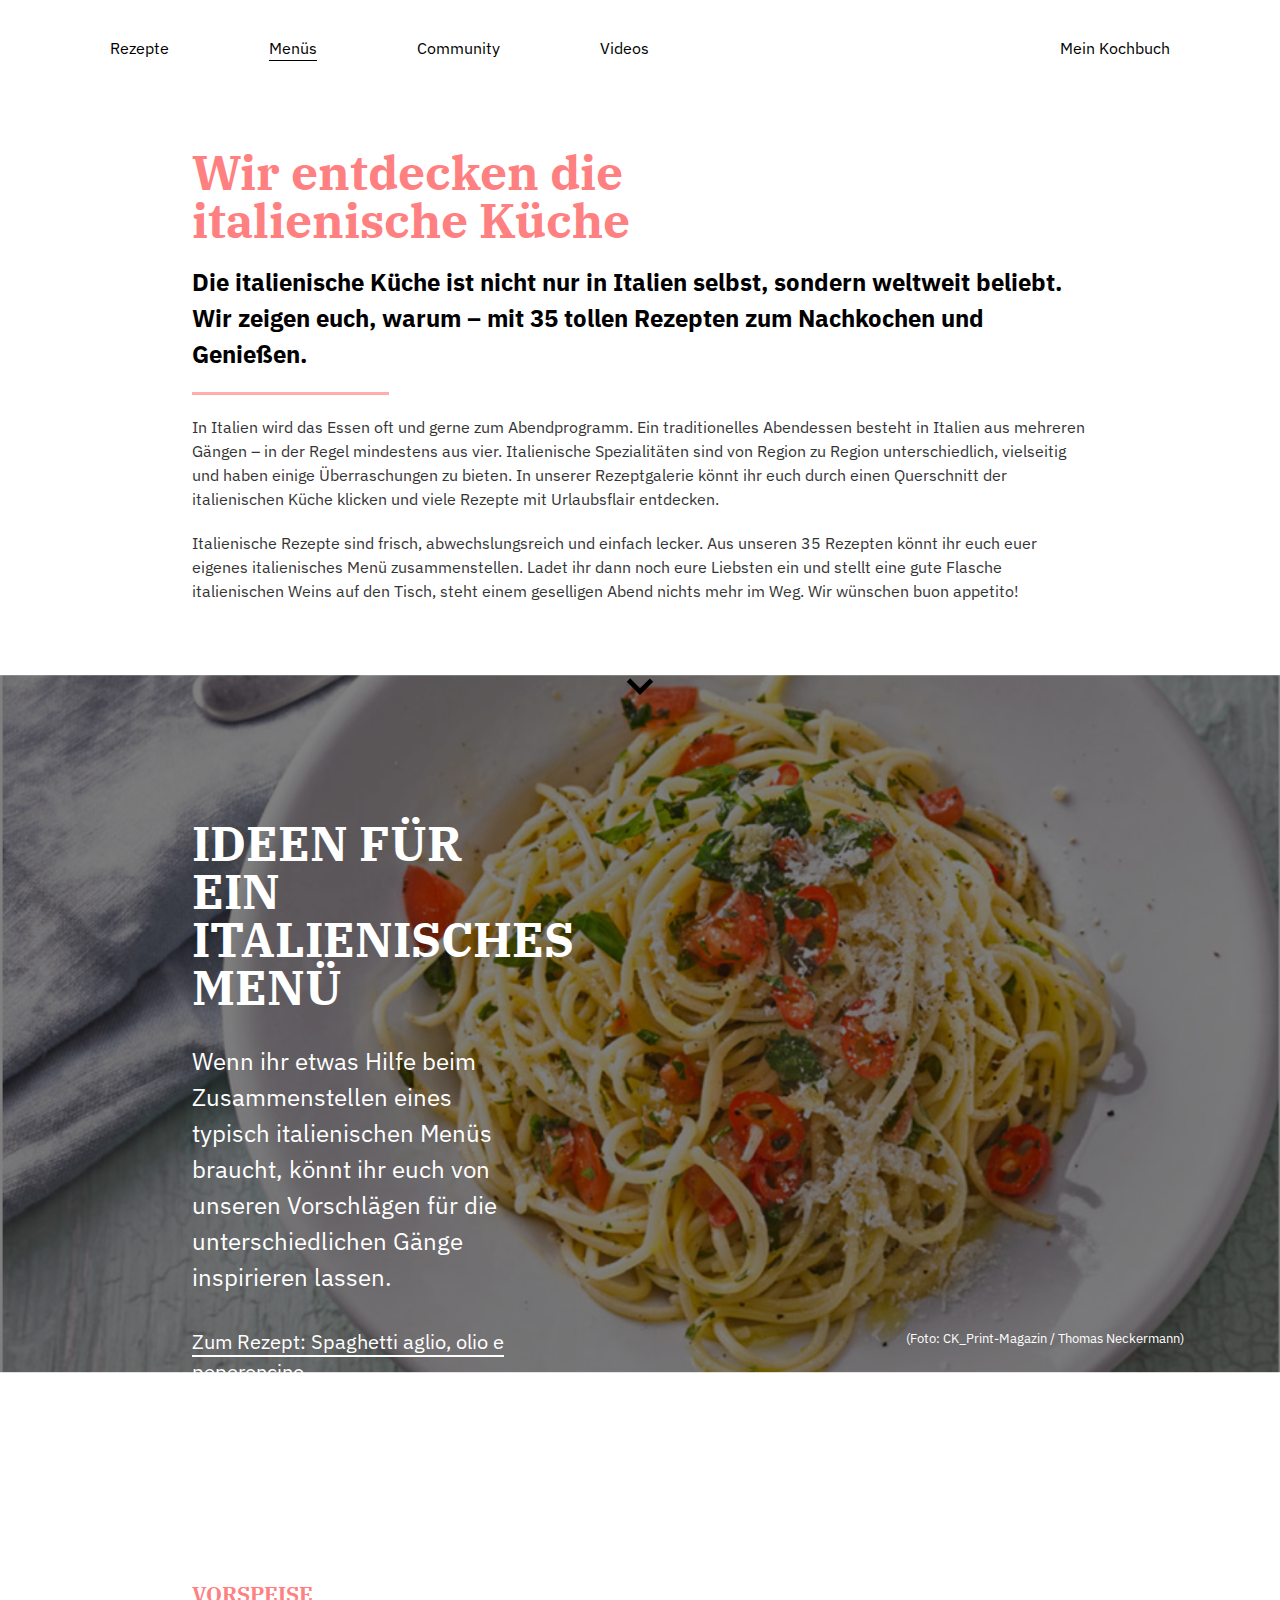
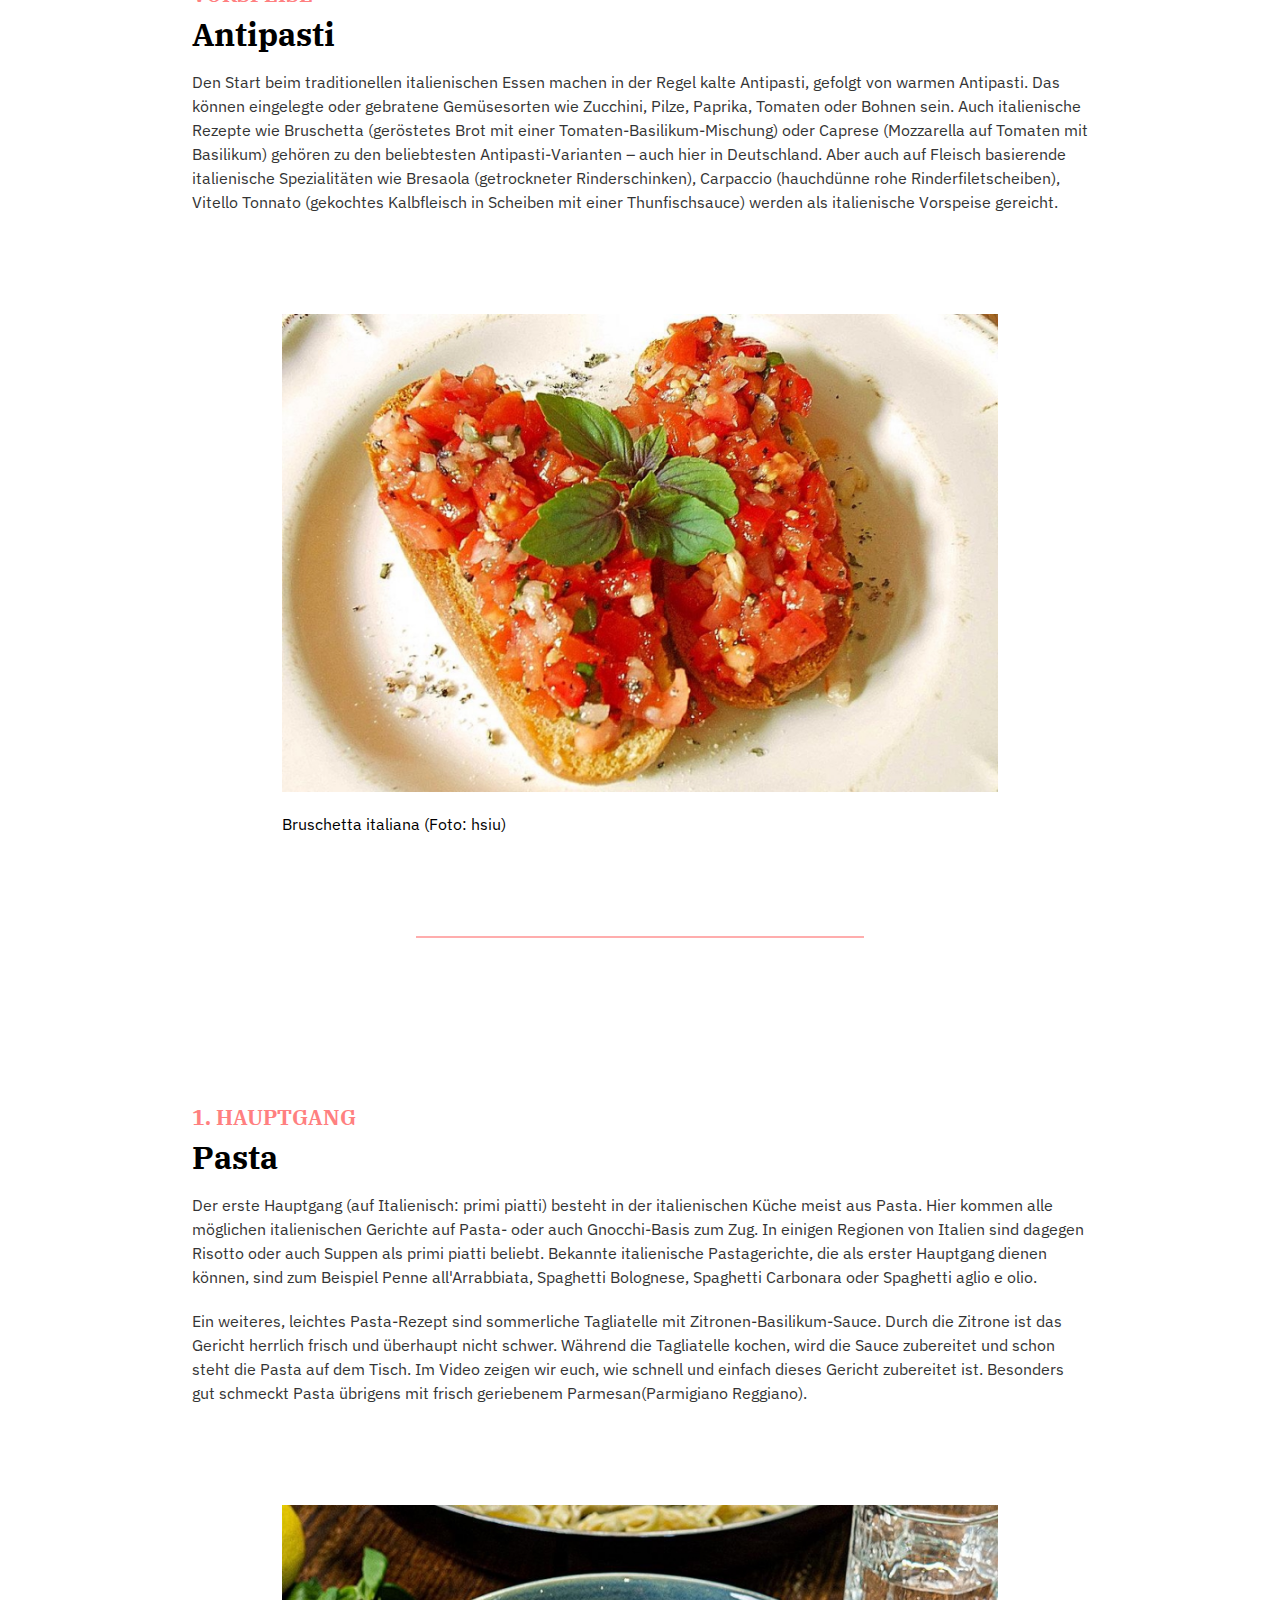
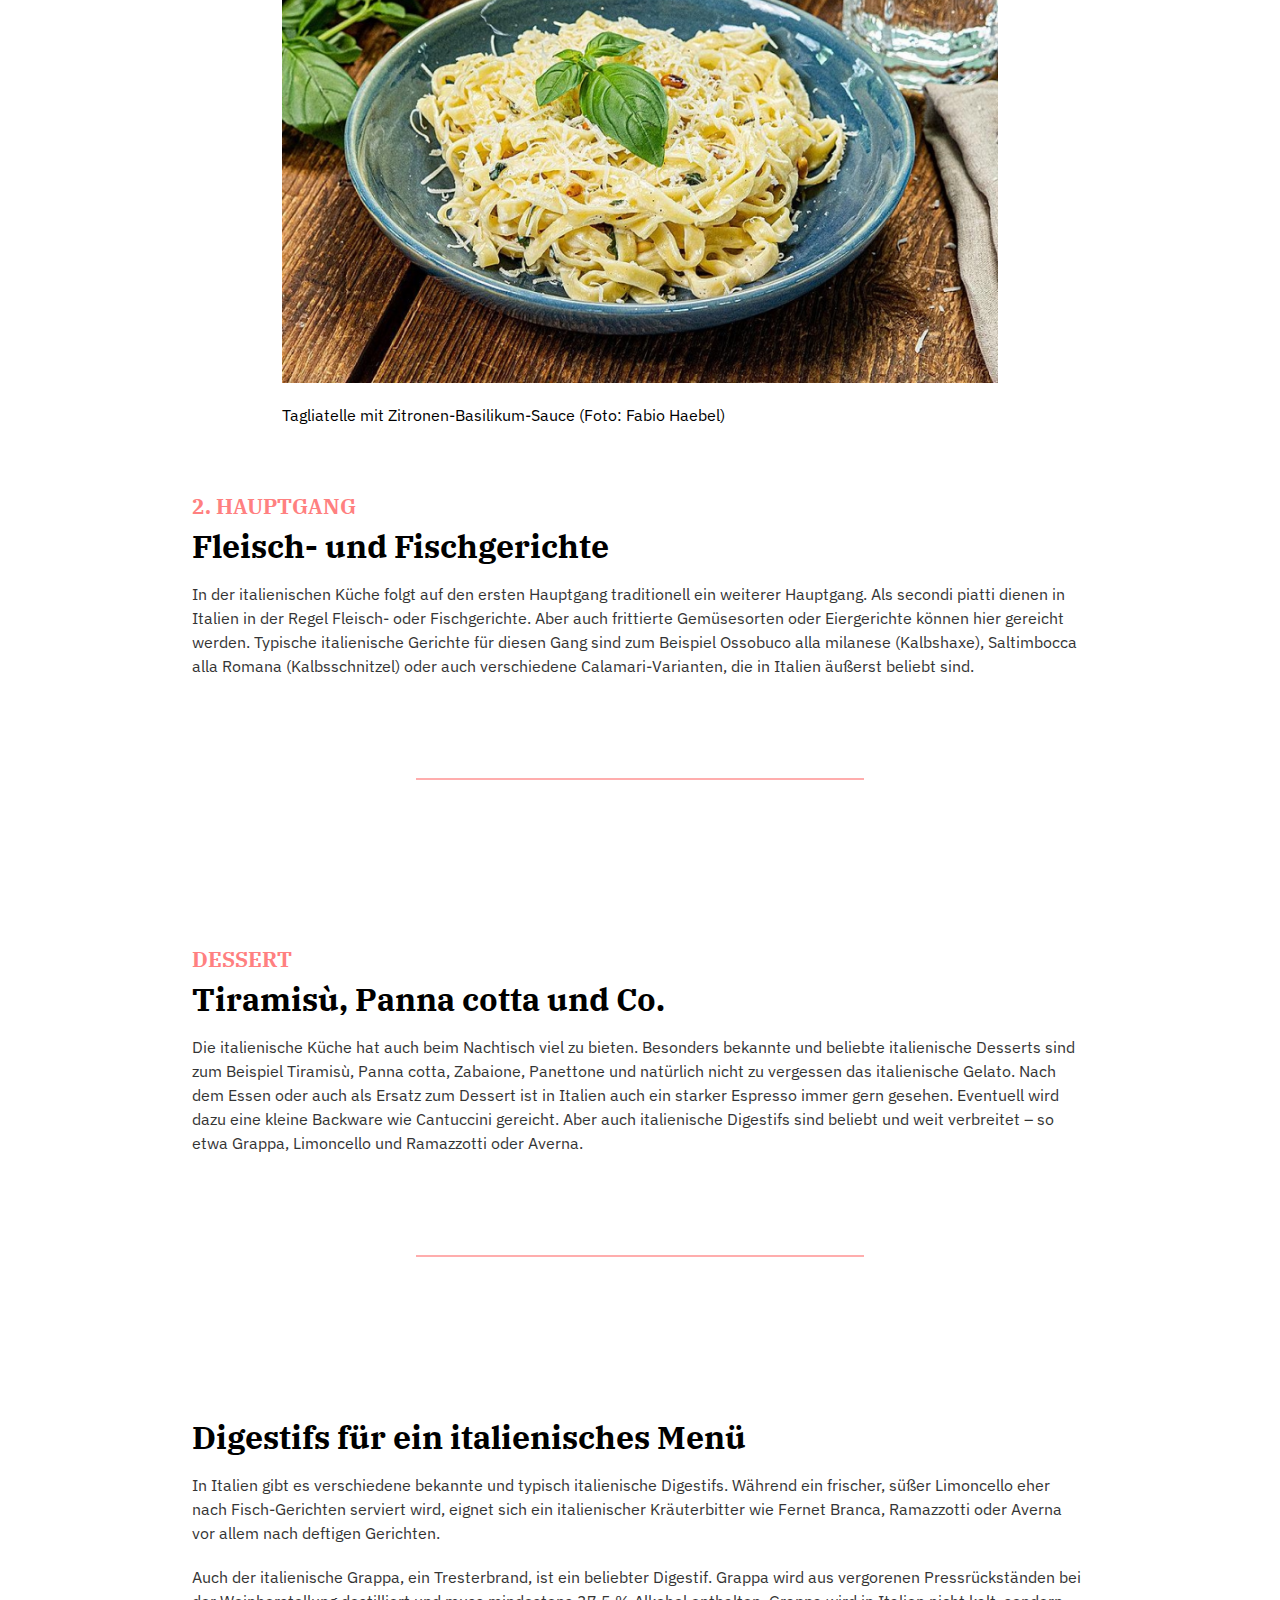
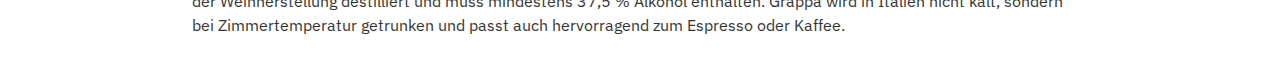
==== commit 7a83dc27: "Initialize cn-layout-finetuning" ====
--- a/index.html
+++ b/index.html
@@ -8,17 +8,19 @@
   <title>Übersicht</title>
 
   <link rel="stylesheet" href="/styles/reset.css">
-  <link rel="stylesheet" href="/styles/style.css">
+  <link rel="stylesheet" href="/styles/variables.css">
+  <link rel="stylesheet" href="/styles/base.css">
+  <link rel="stylesheet" href="/styles/components.css">
   <link rel="stylesheet" href="/styles/index.css">
 </head>
 
 <body>
 
-  <header>
-    <nav class="navbar">
+  <header class="navbar">
+    <nav>
       <ul>
         <li><a href="/recipes/spaghetti-aglio-olio-e-peperoncino.html">Rezepte</a></li>
-        <li><a href="/index.html">Menüs</a></li>
+        <li><a class="is-active" href="/index.html">Menüs</a></li>
         <li><a href="#">Community</a></li>
         <li><a href="#">Videos</a></li>
         <li><a href="#">Mein Kochbuch</a></li>
@@ -58,29 +60,33 @@
       </p>
 
       <p>
-        <svg xmlns="http://www.w3.org/2000/svg" viewBox="0 -960 960 960" width="48"><path d="M480-322 216-586l67-67 197 198 197-197 67 67-264 263Z"/></svg>
+        <a href="#antipasti">
+        <svg xmlns="http://www.w3.org/2000/svg" viewBox="0 -960 960 960" width="48">
+          <path d="M480-322 216-586l67-67 197 198 197-197 67 67-264 263Z" />
+        </svg>
+        </a>
       </p>
     </article>
 
-    <article class="hero">
+    <section class="hero">
       <figure>
         <img src="images/header.jpg" alt="Bild von Spaghetti">
         <figcaption>(Foto: CK_Print-Magazin / Thomas Neckermann)</figcaption>
       </figure>
 
-      <h2>Ideen für ein italienisches Menü</h2>
-
-      <p>
-        Wenn ihr etwas Hilfe beim Zusammenstellen eines typisch italienischen
-        Menüs braucht, könnt ihr euch von unseren Vorschlägen für die
-        unterschiedlichen Gänge inspirieren lassen.
-      </p>
-
-      <a href="#">Zum Rezept: Spaghetti aglio, olio e peperoncino</a>
-
-    </article>
-
-    <article>
+      <div class="hero-content">
+        <h2>Ideen für ein italienisches Menü</h2>
+        <p>
+          Wenn ihr etwas Hilfe beim Zusammenstellen eines typisch italienischen
+          Menüs braucht, könnt ihr euch von unseren Vorschlägen für die
+          unterschiedlichen Gänge inspirieren lassen.
+          <a href="#">Zum Rezept: Spaghetti aglio, olio e peperoncino</a>
+        </p>
+      </div>
+
+    </section>
+
+    <section id="antipasti">
       <h2>Vorspeise</h2>
       <h3>Antipasti</h3>
 
@@ -104,9 +110,9 @@
       </figure>
 
       <hr>
-    </article>
-
-    <article>
+    </section>
+
+    <section>
       <h2>1. Hauptgang</h2>
       <h3>Pasta</h3>
 
@@ -135,9 +141,9 @@
         <img src="images/tagliatelle-mit-zitronen-basilikum-sauce.jpg" alt="Bild von Tagliatelle">
         <figcaption>Tagliatelle mit Zitronen-Basilikum-Sauce (Foto: Fabio Haebel)</figcaption>
       </figure>
-    </article>
-
-    <article>
+    </section>
+
+    <section>
       <h2>2. Hauptgang</h2>
       <h3>Fleisch- und Fischgerichte</h3>
 
@@ -152,11 +158,9 @@
       </p>
 
       <hr>
-    </article>
-
-    <hr>
-
-    <article>
+    </section>
+
+    <section>
       <h2>Dessert</h2>
       <h3>Tiramisù, Panna cotta und Co.</h3>
 
@@ -172,11 +176,9 @@
       </p>
 
       <hr>
-    </article>
-
-    <hr>
-
-    <article>
+    </section>
+
+    <section>
       <h3>Digestifs für ein italienisches Menü</h3>
 
       <p>
@@ -195,7 +197,7 @@
         Zimmertemperatur getrunken und passt auch hervorragend zum Espresso
         oder Kaffee.
       </p>
-    </article>
+    </section>
   </main>
 </body>
 
--- a/styles/variables.css
+++ b/styles/variables.css
@@ -0,0 +1,55 @@
+@import url("https://fonts.googleapis.com/css2?family=IBM+Plex+Sans:wght@400;700&display=swap");
+@import url("https://fonts.googleapis.com/css2?family=IBM+Plex+Serif:wght@400;500;700&display=swap");
+
+:root {
+    --base-size: 1rem;
+
+    /* Sizes */
+    --xs: calc(0.5 * var(--base-size));
+    --s: calc(1 * var(--base-size));
+    --m: calc(1.5 * var(--base-size));
+    --l: calc(2 * var(--base-size));
+    --xl: calc(3 * var(--base-size));
+    --xxl: calc(4 * var(--base-size));
+    --xxxl: calc(5 * var(--base-size));
+    --max-width-content: calc(60 * var(--s));
+
+    /* Colors */
+    --primary: #000;
+    --primary-lighter: #343434;
+    --secondary: #fff;
+    --accent: #ff8080;
+    --accent-lighter: #ffadad;
+    --accent-lightest: #fdd0d0;
+    --light: hsl(0deg 0% 80% / 100%);
+    --lighter: hsl(0deg 0% 90% / 100%);
+    --lightest: hsl(0deg 0% 100% / 100%);    
+
+    /* Font Family */
+    --font-family-sans: "IBM Plex Sans", sans-serif;
+    --font-family-serif: "IBM Plex Serif", serif;
+
+    /* Spacing */
+    --spacing-padding: 110px;
+    --spacing-margin-large: 100px;
+    --spacing-margin-medium: 20px;
+
+    /* Font Sizes */
+    --font-size-base: var(--s);
+    --font-size-heading1: var(--xl);
+    --font-size-heading2: var(--m);
+    --font-size-paragraph: var(--s);
+
+    /* Font Weights */
+    --font-weight-normal: 400;
+    --font-weight-bold: 700;
+
+    /* Figure */
+    --figure-margin-top: var(--spacing-margin-large);
+
+    /* Article */
+    --article-margin-bottom: var(--spacing-margin-large);
+
+    /* Misc */
+    --lh-heading: 100%;
+}
--- a/styles/base.css
+++ b/styles/base.css
@@ -0,0 +1,115 @@
+
+html,
+body {
+    font-family: var(--font-family-sans);
+    font-size: var(--font-size-base);
+}
+
+nav a {
+    color: var(--primary);
+}
+
+
+h1 {
+    max-width: var(--max-width-content);
+    color: var(--accent);
+    font-family: var(--font-family-serif);
+    font-size: var(--font-size-heading1);
+    font-weight: var(--font-weight-bold);
+    line-height: var(--lh-heading);
+    text-wrap: balance;
+}
+
+h2 {
+    margin-bottom: var(--l);
+    font-size: var(--font-size-heading2);
+    font-weight: var(--font-weight-bold);
+    line-height: var(--lh-normal);
+}
+
+h3{
+    line-height: var(--lh-heading);
+}
+
+h2 + h3{
+    margin-top: calc(var(--m) * -1);
+}
+
+hr {
+    border: none;
+    border-top: 2px solid #d9d9d9;
+    margin: var(--spacing-margin-large) 0;
+}
+
+p {
+    margin: var(--spacing-margin-medium) 0 0;
+    color: var(--primary-lighter);
+    font-size: var(--font-size-paragraph);
+    font-weight: var(--font-weight-normal);
+    line-height: 1.5;
+}
+
+figure {
+    margin: var(--figure-margin-top) 0 0;
+}
+
+img {
+    width: 100%;
+}
+
+figcaption {
+    margin: var(--spacing-margin-medium) 0 0;
+}
+
+ol {
+    padding: 0 0 0 var(--spacing-margin-medium);
+}
+
+main > article:not(.hero),
+main > div,
+main > section:not(.hero){
+    max-width: var(--max-width-content);
+    padding: var(--l);
+    margin: auto;
+}
+
+/* stylelint-disable-next-line no-descending-specificity */
+article {
+    margin: 0 0 var(--article-margin-bottom);
+}
+
+article a {
+    display: inline-block;
+    margin: var(--spacing-margin-medium) 0 0;
+    color: var(--primary);
+    text-decoration: none;
+}
+
+section h2,
+article:not([class]) h2
+ {
+    color: var(--accent);
+    font-family: var(--font-family-serif);
+    font-size: 1.3rem;
+    text-transform: uppercase;
+}
+
+article:not([class]) h3,
+section:not([class]) h3 {
+    font-family: var(--font-family-serif);
+    font-size: 2rem;
+    font-weight: var(--font-weight-bold);
+}
+
+article:not([class]) figure,
+section:not([class]) figure {
+    width: 80%;
+    margin-left: 10%;
+}
+
+article:not([class]) hr,
+section:not([class]) hr {
+    width: 50%;
+    border-top: 2px solid var(--accent-lighter);
+    margin-left: 25%;
+}--- a/styles/components.css
+++ b/styles/components.css
@@ -0,0 +1,412 @@
+/* Hero
+############################################################################ */
+
+.hero {
+    position: relative;
+    display: flex;
+    overflow: hidden;
+    width: 100vw;
+    flex-direction: column;
+    align-items: center;
+    justify-content: center;
+    color: var(--secondary);
+}
+
+.hero figure {
+    position: absolute;
+    margin: 0;
+    inset: 0;
+    pointer-events: none;
+}
+
+.hero figure img {
+    position: absolute;
+    z-index: -1;
+    top: 0;
+    right: 0;
+    bottom: 0;
+    width: 100%;
+    height: 100%;
+    filter: brightness(0.5);
+    object-fit: cover;
+    object-position: center center;
+
+}
+
+.hero figure figcaption {
+    position: absolute;
+    right: var(--xl);
+    bottom: var(--s);
+    font-size: smaller;
+}
+
+.hero h1 {
+    color: var(--lightest);
+}
+
+.hero h2 {
+    color: var(--lightest);
+    font-family: var(--font-family-serif);
+    font-size: var(--l);
+    font-weight: var(--font-weight-bold);
+    line-height: var(--lh-heading);
+}
+
+.hero p {
+    color: var(--secondary);
+    font-size: var(--m);
+}
+
+.hero a {
+    display: block;
+    margin-top: var(--l);
+    color: var(--secondary);
+    font-size: smaller;
+    text-decoration: underline;
+    text-underline-offset: 0.4rem;
+}
+
+.hero-content{
+    max-width: var(--max-width-content);
+    padding: var(--xl) var(--l) var(--xxl);
+    padding-right: calc(10vw * 1.5);
+}
+
+/* Subheader
+############################################################################ */
+
+.subheader {
+    font-size: 1.5rem;
+    font-weight: var(--font-weight-bold);
+}
+
+
+/* Catcher
+############################################################################ */
+
+.catcher {
+    max-width: var(--max-width-content);
+    padding: var(--l);
+}
+
+.catcher * {
+    margin: var(--spacing-margin-medium) 0 0;
+}
+
+.catcher h1{
+    max-width: 90%;
+}
+
+.catcher p:last-child {
+    display: flex;
+    width: 100%;
+    align-items: center;
+}
+
+.catcher p:last-child svg {
+    position: absolute;
+    left: 50%;
+    transform: translateX(-50%);
+}
+
+.catcher hr {
+    width: 22%;
+    border-top: 3px solid var(--accent-lighter);
+}
+
+
+/* Ingredients
+############################################################################ */
+
+.ingredients table {
+    width: 100%;
+    border: 1px solid var(--accent);
+    border-collapse: collapse;
+}
+
+.ingredients th,
+.ingredients td {
+    padding: 8px;
+    border-right: 1px solid var(--accent);
+    border-bottom: 1px solid var(--accent);
+    text-align: left;
+}
+
+.ingredients td {
+    padding-right: 6rem;
+}
+
+.ingredients td:last-child {
+    border-right: none;
+}
+
+/* Nutritional Values
+############################################################################ */
+
+.nutritional-values{
+    width: 100%;
+    text-align: center;
+}
+
+.nutritional-values dl {
+    margin: 20px 0 0;
+}
+
+.nutritional-values dt {
+    margin: 20px 0 0;
+    font-size: 1.2rem;
+}
+
+.nutritional-values dd {
+    color: var(--accent);
+    font-family: "IBM Plex Serif", serif;
+    font-size: 1.5rem;
+    font-weight: var(--font-weight-bold);
+}
+
+
+/* Navbar (Main Navigation)
+############################################################################ */
+
+.navbar {
+    position: sticky;
+    z-index: 1;
+    top: 0;
+    width: 100%;
+    padding: var(--spacing-margin-medium) var(--spacing-padding);
+    background: var(--secondary);
+}
+
+.navbar ul {
+    display: flex;
+    width: 100%;
+    justify-content: space-between;
+    padding: 0;
+    list-style: none;
+}
+
+.navbar ul li a {
+    text-decoration: none;
+}
+
+.navbar ul li:not(:last-child) {
+    margin-right: var(--spacing-margin-large);
+}
+
+.navbar ul li:last-child {
+    margin-right: 0;
+    margin-left: auto;
+}
+
+/* navbar link highlight */
+.navbar a.is-active {
+    text-decoration: underline;
+    text-underline-offset: 0.4rem;
+}
+
+/* Intern Nav (Page Navigation)
+############################################################################ */
+
+.intern-nav {
+    position: fixed;
+    z-index: 1;
+    right: 0;
+    margin-top: 0;
+    background-color: var(--accent-lightest);
+}
+
+.intern-nav ul {
+    padding: 1rem;
+    list-style: none;
+}
+
+/* stylelint-disable-next-line no-descending-specificity */
+.intern-nav ul li {
+    margin-right: 0;
+}
+
+.intern-nav ul li a {
+    text-decoration: none;
+}
+
+.intern-nav ul li a[data-state="active"] {
+    text-decoration: underline;
+    text-underline-offset: 0.2rem;}
+
+
+
+/* Quantiy Selector
+############################################################################ */
+
+.quantity-selector-head{
+    max-width: var(--max-width-content);
+    color: var(--darkest);
+    font-family: var(--font-family-sans-serif);
+}
+
+.quantity-selector-head .highlighted {
+    padding: 0.2rem 0.7rem;
+    border-radius: 1rem;
+    margin: 0 0.5rem;
+    background-color: var(--accent-lighter);
+    font-weight: var(--font-weight-bold);
+}
+
+
+/* Form
+############################################################################ */
+
+form {
+    display: flex;
+    width: fit-content;
+    flex-direction: column;
+}
+
+form input {
+    padding: var(--s) var(--m);
+    margin-bottom: var(--l);
+    
+}
+
+.form-container {
+    display: flex;
+    flex-direction: row;
+    gap: var(--m);
+}
+
+form button {
+    padding: var(--s) var(--xl);
+    border: none;
+    border-radius: 0;
+    background: #d9d9d9;
+    outline: none;
+}
+
+.form-container button:last-child{
+    background-color: var(--accent-lighter);
+}
+
+.form-container .input-container {
+    display: flex;
+    flex-direction: column;
+}
+
+textarea {
+    width: 100%;
+    height: 10rem;
+    padding: var(--s) var(--m);
+}
+
+label[for="data"] {
+    display: flex;
+    align-items: center;
+}
+
+form input[type="checkbox"] {
+    width: 2rem;
+    height: 2rem;
+    margin-top: 2rem;
+    margin-right: 2rem;
+}
+
+.invalid {
+    border: 2px solid red;
+}
+
+.invalid-label {
+    color: red;
+}
+
+
+/* Comments
+############################################################################ */
+
+.comments {
+    max-width: var(--max-width-content);
+    padding: var(--l);
+}
+
+.comments h3{
+    margin-top: var(--xl);
+    margin-bottom: var(--l);
+}
+
+/* stylelint-disable-next-line no-descending-specificity */
+.comment-user-info p {
+    margin: 0 0 0 1.5rem;
+}
+
+.comment p:last-child {
+    width: 100%;
+}
+
+/* stylelint-disable-next-line no-descending-specificity */
+.comment img {
+    width: 3rem;
+    height: 3rem;
+}
+
+.comment-user-info {
+    display: flex;
+    flex-direction: row;
+    align-items: center;
+    justify-content: space-between;
+}
+
+/* Steps
+############################################################################ */
+
+.steps{
+    padding: 0;
+    counter-reset: step-count;
+}
+
+/* stylelint-disable-next-line no-descending-specificity */
+.steps > li{
+    display: block;
+    padding-bottom: var(--xl);
+    counter-increment: step-count;
+}
+
+.steps > li.is-text-only{
+    display: flex;
+    justify-content: center;
+}
+
+.steps > li.is-text-only p{
+    max-width: calc(var(--max-content-width) * 0.5);
+}
+
+.steps > li figure{
+    display: flex;
+    width: auto;
+    align-items: center;
+    margin: 0;
+    gap: var(--m);
+}
+
+.steps > li figure > *{
+    flex-basis: 50%;
+    flex-grow: 1;
+}
+
+.steps .is-reversed{
+    flex-direction: row-reverse;
+}
+
+.steps .has-counter{
+    position: relative;
+    padding-top: 0;
+    margin-left: var(--xl);
+}
+
+.steps .has-counter::before {
+    position: absolute;
+    left: calc(var(--xl) * -1);
+    color: var(--accent);
+    content: counter(step-count);
+    font-size: var(--xl);
+    font-weight: bold;
+    line-height: var(--xl);
+}
+
